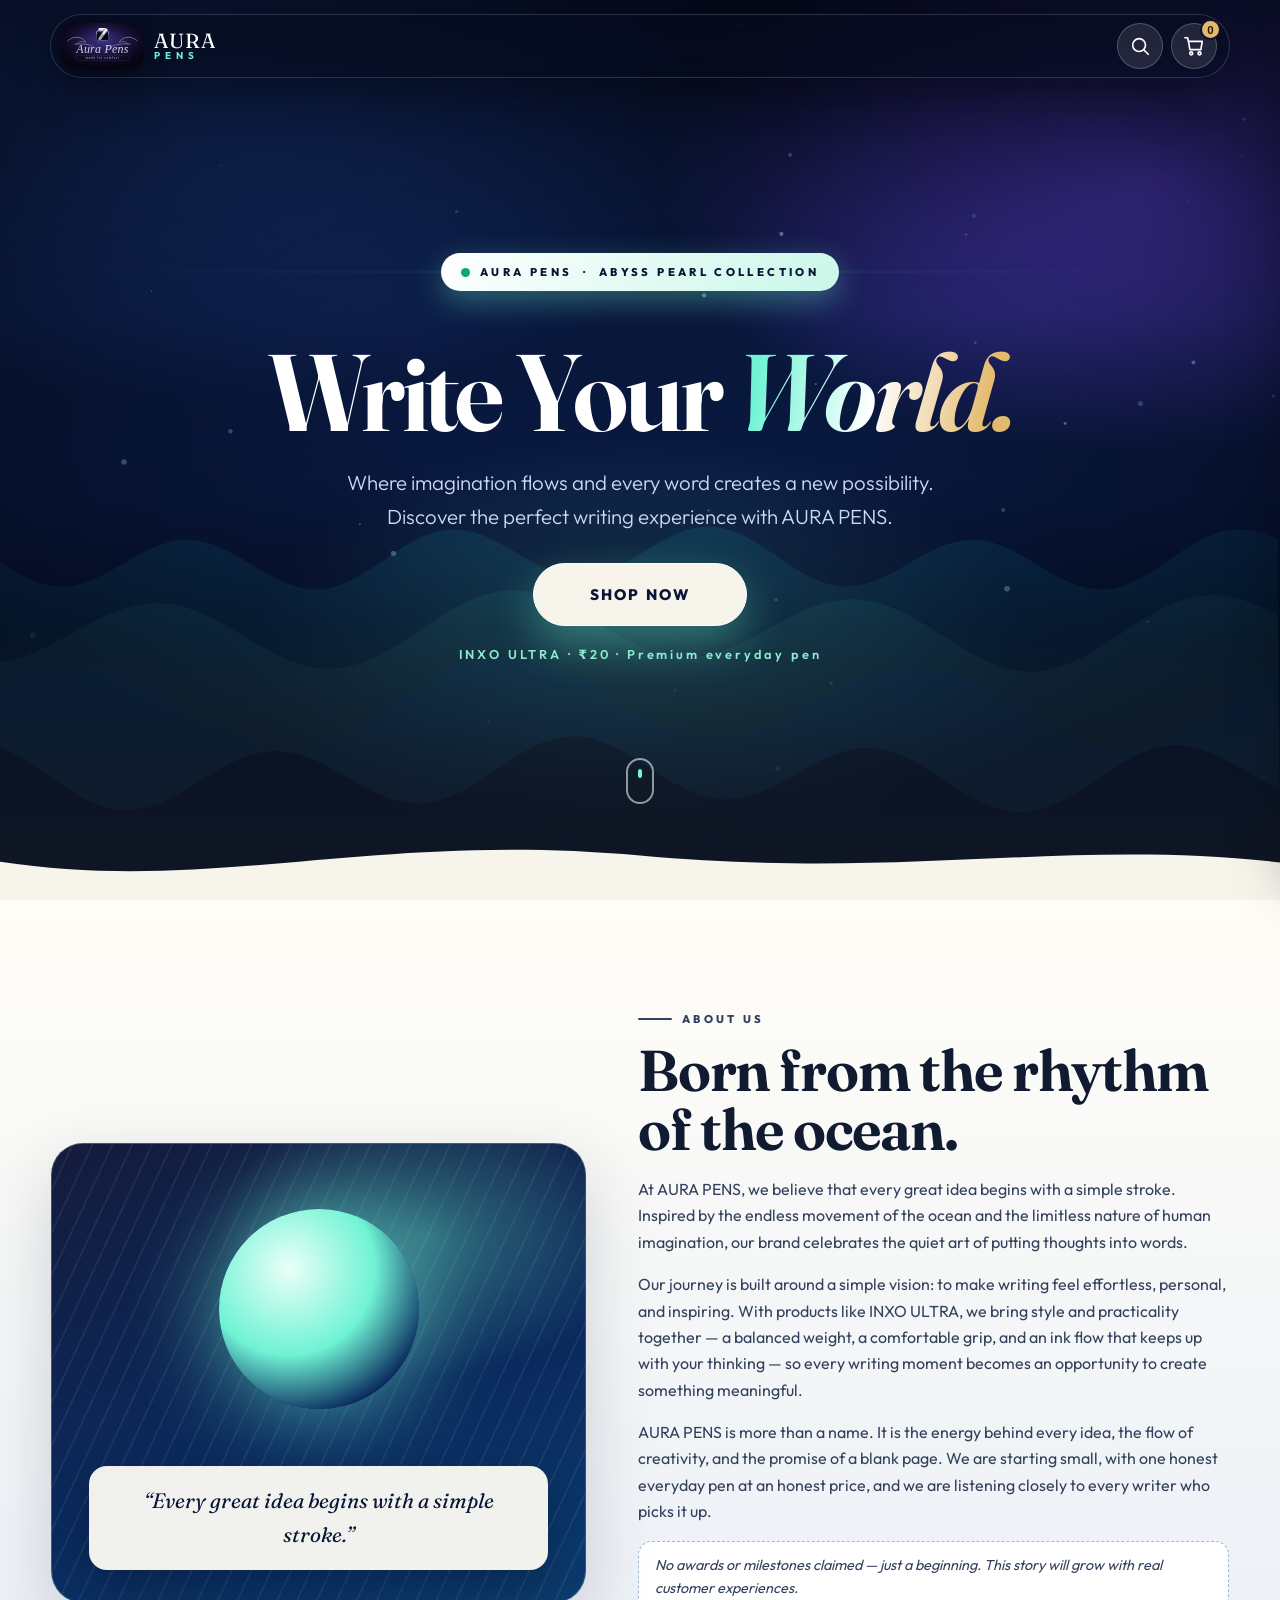
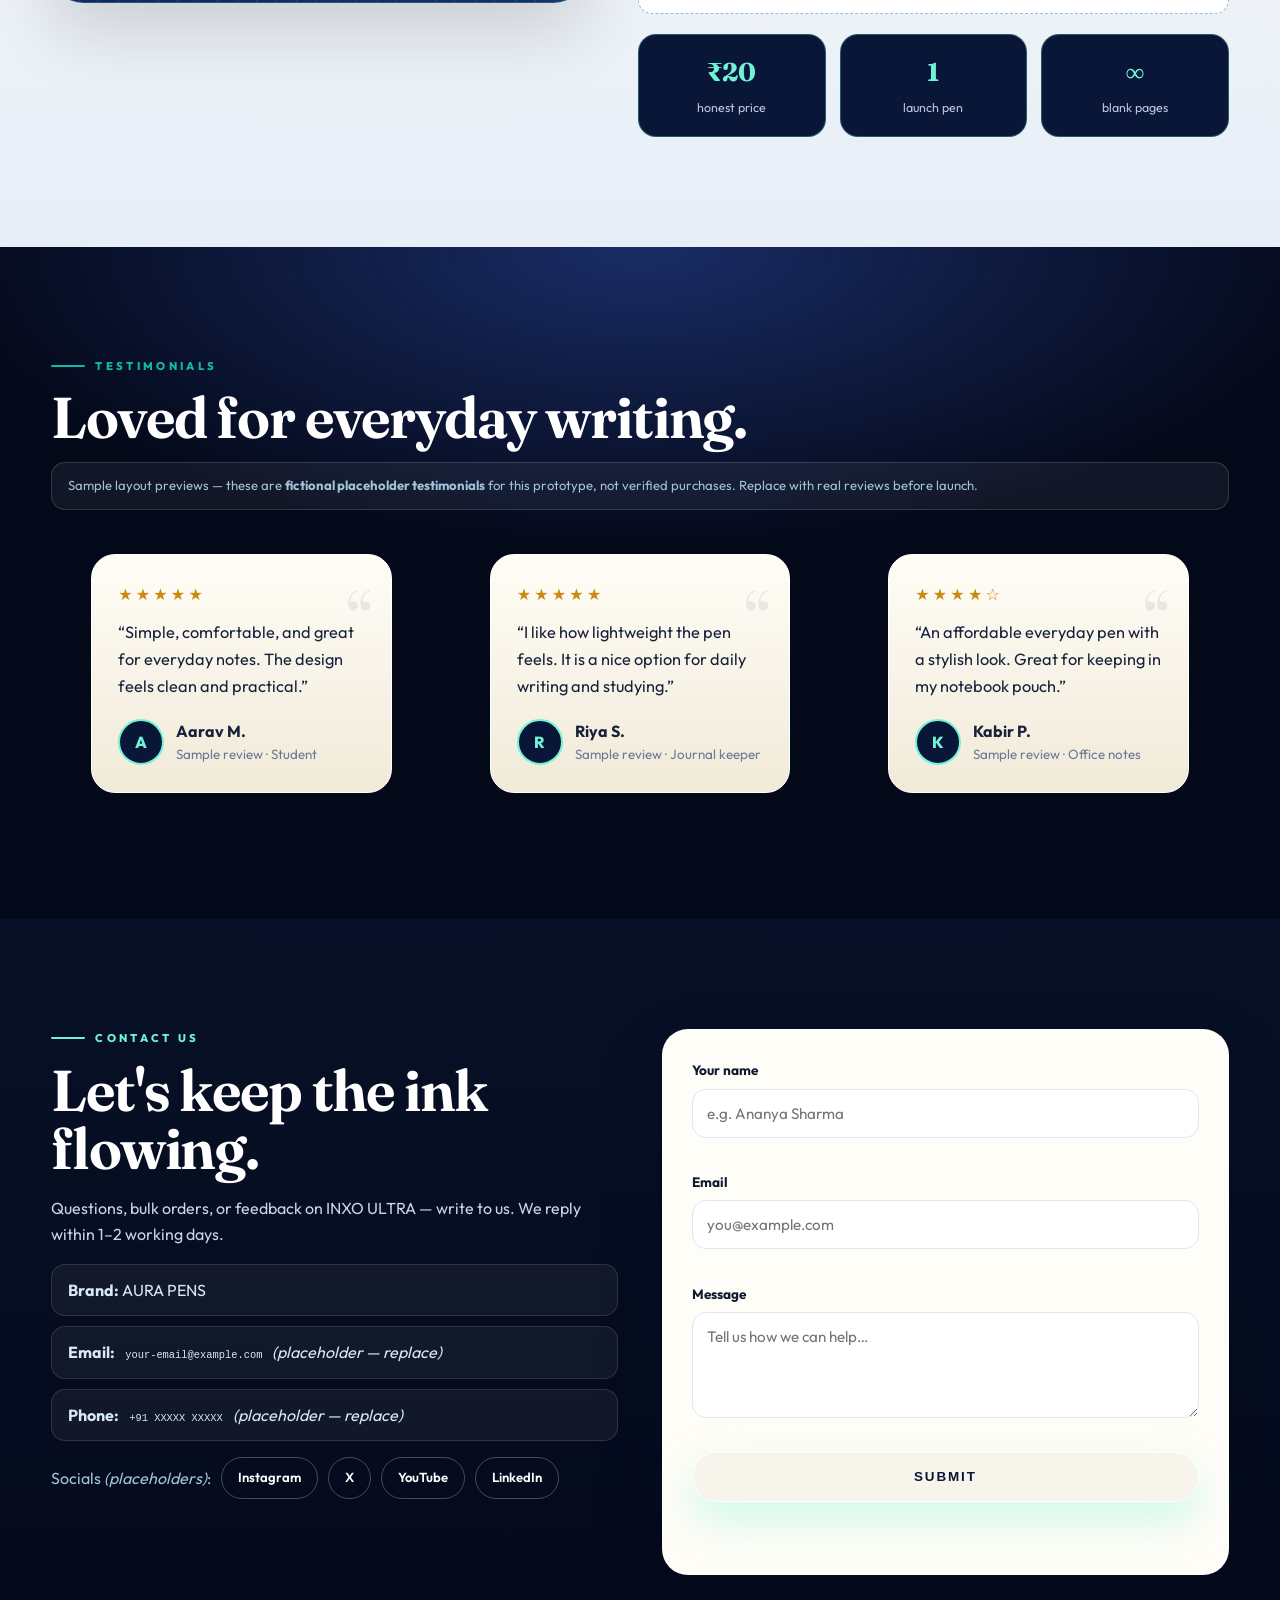
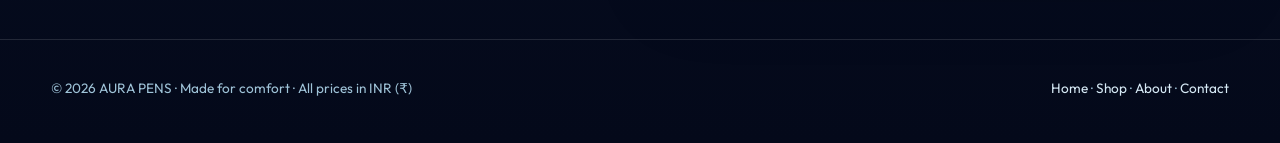
==== index.html @ 9add932c "Add files via upload" ====
<!DOCTYPE html>
<html lang="en">
<head>
<meta charset="UTF-8" />
<meta name="viewport" content="width=device-width, initial-scale=1.0" />
<title>AURA PENS — Write Your World | INXO ULTRA ₹20</title>
<meta name="description" content="AURA PENS — Write Your World. Discover INXO ULTRA, a premium everyday pen at ₹20. Where imagination flows and every word creates a new possibility." />
<meta name="theme-color" content="#021a3a" />
<link rel="preconnect" href="https://fonts.googleapis.com" />
<link rel="preconnect" href="https://fonts.gstatic.com" crossorigin />
<link href="https://fonts.googleapis.com/css2?family=Fraunces:ital,opsz,wght@0,9..144,500;0,9..144,650;0,9..144,750;1,9..144,500;1,9..144,650&family=Outfit:wght@300;400;500;600;700;800&display=swap" rel="stylesheet" />
<link rel="stylesheet" href="styles.css" />
<link rel="icon" href="assets/logo.svg" type="image/svg+xml" />
</head>
<body>
<a class="skip-link" href="shop.html">Skip to shop</a>

<!-- ===== HEADER ===== -->
<header class="site-header" id="siteHeader">
  <div class="header-inner">
    <a href="index.html" class="logo-link" aria-label="AURA PENS — home">
      <img src="assets/logo.svg" alt="AURA PENS — made for comfort" class="logo-img" id="logoImg" width="180" height="100" />
      <span class="logo-word">AURA<em>PENS</em></span>
    </a>
    <div class="header-actions">
      <button class="icon-btn" id="searchToggle" aria-label="Open search" aria-expanded="false" aria-controls="searchPanel">
        <svg viewBox="0 0 24 24" width="22" height="22" fill="none" stroke="currentColor" stroke-width="1.8" stroke-linecap="round"><circle cx="11" cy="11" r="7"/><path d="M21 21l-4.3-4.3"/></svg>
      </button>
      <button class="icon-btn cart-btn" id="cartToggle" aria-label="Open cart">
        <svg viewBox="0 0 24 24" width="22" height="22" fill="none" stroke="currentColor" stroke-width="1.8" stroke-linecap="round" stroke-linejoin="round"><path d="M6 7h15l-1.5 9h-12z"/><path d="M6 7l-1-4H2"/><circle cx="9" cy="20" r="1.6"/><circle cx="18" cy="20" r="1.6"/></svg>
        <span class="cart-count" id="cartCount">0</span>
      </button>
    </div>
  </div>
  <!-- Search panel -->
  <div class="search-panel" id="searchPanel" aria-hidden="true">
    <div class="search-inner">
      <svg viewBox="0 0 24 24" width="20" height="20" fill="none" stroke="currentColor" stroke-width="1.8" stroke-linecap="round"><circle cx="11" cy="11" r="7"/><path d="M21 21l-4.3-4.3"/></svg>
      <input type="search" id="searchInput" placeholder="Search INXO ULTRA, pen…" autocomplete="off" aria-label="Search products" />
      <button class="clear-btn" id="searchClear" aria-label="Clear search" hidden>✕</button>
    </div>
    <div class="search-results" id="searchResults" role="listbox" aria-label="Search results"></div>
  </div>
</header>

<main>
<!-- ===== HERO (page 1: home — no product card here) ===== -->
<section class="hero" id="home">
  <canvas id="oceanCanvas" aria-hidden="true"></canvas>
  <div class="hero-glow" aria-hidden="true"></div>
  <div class="hero-mist" aria-hidden="true"></div>
  <div class="hero-overlay" aria-hidden="true"></div>
  <div class="hero-content">
    <p class="hero-eyebrow reveal"><span class="pulse-dot"></span>AURA PENS &nbsp;·&nbsp; ABYSS PEARL COLLECTION</p>
    <h1 class="hero-title reveal">Write Your <em>World.</em></h1>
    <p class="hero-sub reveal">Where imagination flows and every word creates a new possibility. Discover the perfect writing experience with AURA PENS.</p>
    <a href="shop.html" class="btn btn-aqua btn-lg reveal" id="shopNowBtn">SHOP NOW</a>
    <p class="hero-hint reveal">INXO ULTRA · ₹20 · Premium everyday pen</p>
  </div>
  <a href="shop.html" class="scroll-cue" aria-label="Go to shop"><span></span></a>
  <svg class="hero-divider" viewBox="0 0 1440 120" preserveAspectRatio="none" aria-hidden="true"><path d="M0,64 C240,110 420,20 720,55 C1020,90 1200,30 1440,65 L1440,120 L0,120 Z"/></svg>
</section>

<!-- ===== ABOUT ===== -->
<section class="section about" id="about">
  <div class="container about-grid">
    <div class="about-visual reveal" aria-hidden="true">
      <div class="about-orb"></div>
      <div class="about-card-float">“Every great idea begins with a simple stroke.”</div>
    </div>
    <div class="about-text">
      <p class="eyebrow reveal">ABOUT US</p>
      <h2 class="section-title reveal">Born from the rhythm of the ocean.</h2>
      <div class="reveal">
        <p>At AURA PENS, we believe that every great idea begins with a simple stroke. Inspired by the endless movement of the ocean and the limitless nature of human imagination, our brand celebrates the quiet art of putting thoughts into words.</p>
        <p>Our journey is built around a simple vision: to make writing feel effortless, personal, and inspiring. With products like INXO ULTRA, we bring style and practicality together — a balanced weight, a comfortable grip, and an ink flow that keeps up with your thinking — so every writing moment becomes an opportunity to create something meaningful.</p>
        <p>AURA PENS is more than a name. It is the energy behind every idea, the flow of creativity, and the promise of a blank page. We are starting small, with one honest everyday pen at an honest price, and we are listening closely to every writer who picks it up.</p>
        <p class="about-note"><em>No awards or milestones claimed — just a beginning. This story will grow with real customer experiences.</em></p>
      </div>
      <div class="about-stats reveal">
        <div><strong>₹20</strong><span>honest price</span></div>
        <div><strong>1</strong><span>launch pen</span></div>
        <div><strong>∞</strong><span>blank pages</span></div>
      </div>
    </div>
  </div>
</section>

<!-- ===== TESTIMONIALS ===== -->
<section class="section testimonials" id="testimonials">
  <div class="container">
    <p class="eyebrow reveal">TESTIMONIALS</p>
    <h2 class="section-title reveal">Loved for everyday writing.</h2>
    <p class="sample-disclaimer reveal">Sample layout previews — these are <strong>fictional placeholder testimonials</strong> for this prototype, not verified purchases. Replace with real reviews before launch.</p>
    <div class="t-grid" id="tGrid">
      <figure class="t-card reveal">
        <div class="stars">★★★★★</div>
        <blockquote>“Simple, comfortable, and great for everyday notes. The design feels clean and practical.”</blockquote>
        <figcaption><span class="avatar">A</span><div><strong>Aarav M.</strong><small>Sample review · Student</small></div></figcaption>
      </figure>
      <figure class="t-card reveal">
        <div class="stars">★★★★★</div>
        <blockquote>“I like how lightweight the pen feels. It is a nice option for daily writing and studying.”</blockquote>
        <figcaption><span class="avatar">R</span><div><strong>Riya S.</strong><small>Sample review · Journal keeper</small></div></figcaption>
      </figure>
      <figure class="t-card reveal">
        <div class="stars">★★★★☆</div>
        <blockquote>“An affordable everyday pen with a stylish look. Great for keeping in my notebook pouch.”</blockquote>
        <figcaption><span class="avatar">K</span><div><strong>Kabir P.</strong><small>Sample review · Office notes</small></div></figcaption>
      </figure>
    </div>
  </div>
</section>

<!-- ===== CONTACT ===== -->
<section class="section contact" id="contact">
  <div class="container contact-grid">
    <div class="contact-info reveal">
      <p class="eyebrow eyebrow-light">CONTACT US</p>
      <h2 class="section-title light">Let's keep the ink flowing.</h2>
      <p class="contact-lead">Questions, bulk orders, or feedback on INXO ULTRA — write to us. We reply within 1–2 working days.</p>
      <ul class="contact-lines">
        <li><strong>Brand:</strong> AURA PENS</li>
        <li><strong>Email:</strong> <code>your-email@example.com</code> <em>(placeholder — replace)</em></li>
        <li><strong>Phone:</strong> <code>+91 XXXXX XXXXX</code> <em>(placeholder — replace)</em></li>
      </ul>
      <div class="socials">
        <span>Socials <em>(placeholders)</em>:</span>
        <a href="#" data-placeholder="Instagram URL" aria-label="Instagram (placeholder)">Instagram</a>
        <a href="#" data-placeholder="X / Twitter URL" aria-label="X Twitter placeholder">X</a>
        <a href="#" data-placeholder="YouTube URL" aria-label="YouTube placeholder">YouTube</a>
        <a href="#" data-placeholder="LinkedIn URL" aria-label="LinkedIn placeholder">LinkedIn</a>
      </div>
    </div>
    <form class="contact-form reveal" id="contactForm" novalidate>
      <label>Your name<input type="text" id="cName" placeholder="e.g. Ananya Sharma" autocomplete="name" required /><small class="err" id="cNameErr"></small></label>
      <label>Email<input type="email" id="cEmail" placeholder="you@example.com" autocomplete="email" required /><small class="err" id="cEmailErr"></small></label>
      <label>Message<textarea id="cMsg" rows="4" placeholder="Tell us how we can help…" required></textarea><small class="err" id="cMsgErr"></small></label>
      <button type="submit" class="btn btn-aqua btn-block" id="contactSubmit">SUBMIT</button>
      <p class="form-msg" id="contactMsg" role="status" aria-live="polite"></p>
    </form>
  </div>
  <footer class="footer">
    <div class="container footer-inner">
      <p>© <span id="year"></span> AURA PENS · Made for comfort · All prices in INR (₹)</p>
      <p class="footer-links"><a href="index.html">Home</a> · <a href="shop.html">Shop</a> · <a href="index.html#about">About</a> · <a href="index.html#contact">Contact</a></p>
    </div>
  </footer>
</section>
</main>

<!-- ===== CART DRAWER ===== -->
<div class="overlay" id="overlay" hidden></div>
<aside class="drawer" id="cartDrawer" aria-hidden="true" aria-label="Shopping cart">
  <div class="drawer-head">
    <h3>Your Cart <span id="drawerCount">(0)</span></h3>
    <button class="icon-btn" id="cartClose" aria-label="Close cart">✕</button>
  </div>
  <div class="drawer-body" id="cartItems"></div>
  <div class="drawer-foot">
    <div class="subtotal"><span>Subtotal</span><strong id="cartSubtotal">₹0</strong></div>
    <p class="demo-note">Demo checkout — no real payment is processed.</p>
    <button class="btn btn-aqua btn-block" id="checkoutBtn">PROCEED TO CHECKOUT</button>
    <button class="btn btn-ghost btn-block" id="continueBtn">Continue shopping</button>
  </div>
</aside>

<!-- ===== CHECKOUT MODAL ===== -->
<div class="modal" id="checkoutModal" aria-hidden="true" role="dialog" aria-modal="true" aria-label="Checkout">
  <div class="modal-card">
    <div class="drawer-head">
      <h3>Checkout <em class="demo-pill">DEMO</em></h3>
      <button class="icon-btn" id="checkoutClose" aria-label="Close checkout">✕</button>
    </div>
    <p class="demo-note">Demo checkout — no real payment or order is processed. Connect a payment gateway + backend later (see <code>app.js → placeOrder()</code>).</p>
    <div class="order-summary" id="orderSummary"></div>
    <form id="checkoutForm" novalidate>
      <label>Full name<input type="text" id="oName" placeholder="Receiver's full name" autocomplete="name" required /><small class="err" id="oNameErr"></small></label>
      <label>Mobile number<input type="tel" id="oPhone" placeholder="10-digit mobile, e.g. 98765 43210" autocomplete="tel" inputmode="numeric" required /><small class="err" id="oPhoneErr"></small></label>
      <label>Delivery address<textarea id="oAddress" rows="3" placeholder="House no, street, city, state, PIN" autocomplete="street-address" required></textarea><small class="err" id="oAddressErr"></small></label>
      <button type="submit" class="btn btn-aqua btn-block" id="placeOrderBtn">CONFIRM ORDER · <span id="orderTotal">₹20</span></button>
      <p class="form-msg" id="checkoutMsg" role="status" aria-live="polite"></p>
    </form>
  </div>
</div>

<div class="toast-wrap" id="toastWrap" aria-live="polite"></div>

<script src="app.js"></script>
</body>
</html>
---- styles.css ----
/* AURA PENS v2 — "Abyss Pearl" editorial luxury. Utility-inspired tokens, glass surfaces, generous whitespace. */
:root{
  --abyss:#04091a; --abyss-2:#0a1638; --ink:#101a30; --body:#3c4a63;
  --muted:#6b7a94; --line:#e5e0d3; --line-cool:#dfe7f2;
  --pearl:#f7f4ec; --paper:#fffdf7; --card:#ffffff;
  --aqua:#6ff3d4; --aqua-deep:#14b8a6; --iris:#7c6cf0; --gold:#e3b96b;
  --navy:#0a2a5e; --ocean:#0e4d8f;
  --r-lg:28px; --r-md:18px;
  --shadow:0 24px 70px rgba(4,9,26,.16);
  --font-body:'Outfit',system-ui,sans-serif; --font-display:'Fraunces',Georgia,serif;
}
*{box-sizing:border-box}
html{scroll-behavior:smooth}
body{margin:0;font-family:var(--font-body);color:var(--ink);background:var(--pearl);line-height:1.65;overflow-x:hidden;-webkit-font-smoothing:antialiased}
img{max-width:100%;height:auto;display:block}
a{color:inherit}
code{background:rgba(10,22,56,.08);padding:1px 7px;border-radius:7px;font-size:.8em}
.skip-link{position:absolute;left:-999px;top:0;background:#111c36;color:#fff;padding:10px 16px;z-index:300;border-radius:0 0 12px 0}
.skip-link:focus{left:0}
.container{width:min(1180px,92%);margin:0 auto}
.section{padding:110px 0}
.eyebrow{display:flex;align-items:center;gap:10px;letter-spacing:.3em;font-size:.7rem;font-weight:800;color:var(--aqua-deep);margin:0 0 14px;text-transform:uppercase}
.eyebrow::before{content:"";width:34px;height:2px;background:currentColor;border-radius:2px}
.eyebrow-light{color:var(--aqua)}
.section-title{font-family:var(--font-display);font-weight:650;font-size:clamp(2.2rem,4.6vw,3.6rem);line-height:1.02;letter-spacing:-.02em;margin:0 0 14px}
.section-title.light{color:#fff}
.section-sub{color:var(--muted);max-width:620px;font-size:1.05rem}

/* Floating pill header — new vs old full bar */
.site-header{position:fixed;top:14px;left:0;right:0;z-index:100;transition:.3s}
.header-inner{width:min(1180px,93%);margin:0 auto;display:flex;align-items:center;justify-content:space-between;gap:12px;padding:8px 8px 8px 10px;border-radius:999px;background:rgba(6,12,30,.55);border:1px solid rgba(255,255,255,.16);backdrop-filter:blur(18px);box-shadow:0 16px 40px rgba(0,0,0,.28)}
.site-header.scrolled .header-inner{background:rgba(6,12,30,.82)}
.logo-link{display:flex;align-items:center;gap:10px;text-decoration:none}
.logo-img{height:46px;width:auto;border-radius:14px;box-shadow:0 6px 20px rgba(0,0,0,.4)}
.logo-word{font-family:var(--font-display);color:#fff;font-size:1.28rem;letter-spacing:.06em;line-height:1}
.logo-word em{display:block;font-style:normal;font-family:var(--font-body);font-size:.62rem;letter-spacing:.5em;color:var(--aqua);font-weight:700}
.header-actions{display:flex;gap:8px;align-items:center;padding-right:4px}
.icon-btn{position:relative;width:46px;height:46px;border-radius:50%;border:1px solid rgba(255,255,255,.22);background:rgba(255,255,255,.1);color:#fff;display:grid;place-items:center;cursor:pointer;transition:.22s}
.icon-btn:hover{background:var(--aqua);color:#06213f;border-color:var(--aqua);transform:translateY(-2px)}
.cart-count{position:absolute;top:-5px;right:-5px;min-width:21px;height:21px;padding:0 5px;border-radius:21px;background:var(--gold);color:#241a05;font-size:.72rem;font-weight:800;display:grid;place-items:center;border:2px solid #0a1430}

/* Search — floating sheet */
.search-panel{max-height:0;overflow:hidden;transition:max-height .45s cubic-bezier(.2,.8,.2,1)}
.search-panel.open{max-height:460px}
.search-inner{width:min(720px,92%);margin:12px auto 10px;display:flex;align-items:center;gap:10px;background:#fff;border-radius:999px;padding:8px 8px 8px 18px;color:var(--navy);box-shadow:var(--shadow);border:1px solid #fff}
.search-inner input{flex:1;border:0;outline:0;font-size:1rem;font-family:inherit;background:transparent}
.clear-btn{border:0;background:#0a1638;color:#fff;border-radius:999px;padding:9px 14px;cursor:pointer;font-weight:700}
.search-results{width:min(720px,92%);margin:0 auto 14px;display:grid;gap:8px}
.sr-item{display:flex;gap:12px;align-items:center;background:rgba(255,255,255,.97);border-radius:16px;padding:10px 12px;cursor:pointer;text-align:left;border:1px solid rgba(255,255,255,.7);width:100%;transition:.2s;box-shadow:0 12px 30px rgba(0,0,0,.25)}
.sr-item:hover{transform:translateY(-2px);border-color:var(--aqua)}
.sr-item img{width:54px;height:54px;object-fit:cover;border-radius:12px;background:#e8f1f8}
.sr-empty{background:rgba(255,255,255,.1);color:#dff3ff;border:1px dashed rgba(255,255,255,.4);border-radius:14px;padding:16px;text-align:center;backdrop-filter:blur(6px)}

/* Hero v2 — editorial centered, aurora blobs + grain */
.hero{position:relative;min-height:100svh;display:grid;place-items:center;overflow:hidden;background:radial-gradient(1000px 520px at 15% 10%,#1b3f8f 0%,transparent 60%),radial-gradient(900px 500px at 90% 20%,#5b3fd4 0%,transparent 55%),linear-gradient(180deg,#060d24 0%,#0a1c48 55%,#04091a 100%);color:#fff;text-align:center;padding:150px 5% 130px}
#oceanCanvas{position:absolute;inset:0;width:100%;height:100%;opacity:.9}
.hero-glow{position:absolute;inset:0;background:radial-gradient(560px 300px at 50% 72%,rgba(111,243,212,.22),transparent 70%);pointer-events:none;animation:glowDrift 8s ease-in-out infinite alternate}
@keyframes glowDrift{to{transform:translateY(-16px) scale(1.05)}}
.hero-mist{position:absolute;inset:auto 0 0 0;height:30%;background:linear-gradient(transparent,rgba(247,244,236,.95));opacity:.28;pointer-events:none}
.hero-overlay{position:absolute;inset:0;background:radial-gradient(800px 400px at 50% 45%,transparent 30%,rgba(3,7,20,.55) 100%),linear-gradient(180deg,rgba(3,7,20,.5),transparent 35%,rgba(3,7,20,.6));pointer-events:none}
.hero-content{position:relative;z-index:2;max-width:860px}
.hero-eyebrow{display:inline-flex;align-items:center;gap:10px;letter-spacing:.3em;font-size:.7rem;font-weight:800;color:#0a1638;background:linear-gradient(135deg,#fff,#c9f7e9);padding:10px 20px;border-radius:999px;box-shadow:0 10px 30px rgba(111,243,212,.35)}
.pulse-dot{width:9px;height:9px;border-radius:50%;background:#0ea47f;box-shadow:0 0 0 0 rgba(14,164,127,.6);animation:pulse 1.8s infinite}
@keyframes pulse{70%{box-shadow:0 0 0 12px rgba(14,164,127,0)}100%{box-shadow:0 0 0 0 rgba(14,164,127,0)}}
.hero-title{font-family:var(--font-display);font-weight:650;font-size:clamp(3.2rem,9.5vw,6.8rem);margin:.35em 0 .2em;line-height:.95;letter-spacing:-.03em;text-wrap:balance}
.hero-title em{font-style:italic;background:linear-gradient(100deg,var(--aqua) 10%,#fff 50%,var(--gold) 90%);-webkit-background-clip:text;background-clip:text;color:transparent}
.hero-sub{font-size:clamp(1.02rem,2.2vw,1.28rem);color:#cdd9f2;max-width:640px;margin:0 auto 30px;font-weight:300}
.btn{position:relative;overflow:hidden;display:inline-flex;align-items:center;justify-content:center;gap:10px;border-radius:999px;padding:15px 36px;font-weight:800;letter-spacing:.14em;font-size:.84rem;border:1px solid transparent;cursor:pointer;text-decoration:none;transition:transform .22s,box-shadow .22s;min-height:50px}
.btn-lg{padding:18px 56px;font-size:.95rem}
.btn-aqua{background:#f7f4ec;color:#0a1638;box-shadow:0 18px 44px rgba(111,243,212,.35);border-color:#fff}
.btn-aqua::after{content:"";position:absolute;top:0;left:-70%;width:50%;height:100%;background:linear-gradient(100deg,transparent,rgba(111,243,212,.7),transparent);transform:skewX(-20deg);transition:left .5s}
.btn-aqua:hover{transform:translateY(-3px)}
.btn-aqua:hover::after{left:130%}
.btn-outline{background:transparent;border-color:#0a2a5e;color:#0a2a5e}
.btn-outline:hover{background:#0a2a5e;color:#fff;transform:translateY(-2px)}
.btn-ghost{background:transparent;border-color:var(--line-cool);color:var(--ink)}
.btn-block{width:100%}
.hero-hint{margin-top:18px;color:#8fe9cf;font-size:.8rem;letter-spacing:.22em;font-weight:600}
.scroll-cue{position:absolute;left:50%;bottom:96px;transform:translateX(-50%);z-index:2;width:28px;height:46px;border:2px solid rgba(255,255,255,.55);border-radius:20px;display:flex;justify-content:center;padding-top:9px}
.scroll-cue span{width:4px;height:9px;border-radius:4px;background:var(--aqua);animation:cue 1.6s infinite}
@keyframes cue{0%{transform:translateY(0);opacity:1}70%{transform:translateY(14px);opacity:0}100%{opacity:0}}
.hero-divider{position:absolute;left:0;right:0;bottom:-1px;width:100%;height:84px;fill:var(--pearl);z-index:1}

/* Shop v2 — gallery + editorial info */
.shop{background:var(--pearl)}
.product-grid{margin-top:36px}
.product-card{display:grid;grid-template-columns:1.05fr 1fr;background:var(--card);border-radius:32px;overflow:hidden;box-shadow:var(--shadow);border:1px solid #ece5d2;transition:transform .3s}
.product-card:hover{transform:translateY(-5px)}
.product-media{position:relative;background:radial-gradient(500px 340px at 50% 30%,#bdf7e6 0%,#e9efe9 55%,#ddd5c2 100%);display:flex;flex-direction:column;align-items:center;justify-content:center;min-height:480px;overflow:hidden;padding:46px 30px 30px}
.product-media img{width:min(82%,420px);aspect-ratio:1;object-fit:cover;border-radius:26px;position:relative;z-index:1;filter:drop-shadow(0 30px 40px rgba(10,30,70,.3));background:#e9e7e2;transition:transform .4s}
.product-card:hover .product-media img{transform:rotate(-1.5deg) scale(1.02)}
.product-fallback-pen{display:none}
.badge{position:absolute;top:20px;left:20px;z-index:2;background:#0a1638;color:var(--aqua);font-size:.66rem;font-weight:800;letter-spacing:.2em;padding:10px 16px;border-radius:999px;border:1px solid rgba(111,243,212,.4)}
.shine{position:absolute;inset:0;background:linear-gradient(115deg,transparent 42%,rgba(255,255,255,.65) 50%,transparent 58%);transform:translateX(-85%);animation:shine 5.5s infinite;pointer-events:none}
@keyframes shine{0%{transform:translateX(-85%)}55%,100%{transform:translateX(85%)}}
.media-caption{position:relative;z-index:1;margin-top:18px;background:rgba(255,255,255,.85);border:1px solid #fff;border-radius:16px;padding:10px 20px;text-align:center;backdrop-filter:blur(6px)}
.media-caption strong{display:block;color:#0a1638;letter-spacing:.08em}
.media-caption span{font-size:.82rem;color:var(--muted)}
.product-info{padding:clamp(26px,4vw,50px);background:linear-gradient(180deg,#fffdf7,#fff)}
.p-cat{margin:0;color:var(--aqua-deep);font-weight:800;letter-spacing:.26em;font-size:.68rem;text-transform:uppercase}
.p-name{font-family:var(--font-display);font-size:clamp(2.4rem,4vw,3.4rem);margin:8px 0 4px;letter-spacing:-.02em}
.p-rating{color:#d99a1f;letter-spacing:.12em}.p-rating span{color:var(--muted);font-size:.85rem}
.p-price{font-size:2.1rem;font-weight:800;color:#0a1638;margin:12px 0;font-family:var(--font-display)}
.p-price small{font-size:.85rem;color:var(--muted);font-weight:600;font-family:var(--font-body)}
.p-desc{color:#33415c;background:#eef7f3;border:1px solid #cde9dd;border-left:5px solid var(--aqua-deep);padding:16px 18px;border-radius:0 18px 18px 0;font-size:1.02rem}
.qty-row{display:flex;align-items:center;gap:16px;flex-wrap:wrap;margin:22px 0;background:#f7f4ec;border:1px solid var(--line);border-radius:18px;padding:14px 16px}
.qty-row label{font-weight:800;font-size:.76rem;letter-spacing:.16em}
.qty-selector{display:flex;align-items:center;background:#fff;border:1.5px solid #0a1638;border-radius:999px;overflow:hidden}
.qty-selector button{width:48px;height:48px;border:0;background:transparent;font-size:1.4rem;cursor:pointer;color:#0a1638;font-weight:800}
.qty-selector button:hover{background:#0a1638;color:var(--aqua)}
.qty-selector span{min-width:54px;text-align:center;font-weight:800;font-size:1.2rem}
.p-total{margin:0 0 0 auto;color:#0a1638}.p-total strong{font-size:1.4rem;font-family:var(--font-display)}
.p-actions{display:grid;grid-template-columns:1fr 1fr;gap:12px;margin:6px 0 18px}
.p-details{border-top:1px solid var(--line-cool);padding-top:14px;color:#33415c}
.p-details summary{cursor:pointer;font-weight:800;color:#0a1638;font-size:1rem}
.replace-note{font-size:.8rem;color:var(--muted)}

/* Sub-pages: breadcrumb, shop listing tile, footers */
.shop-page{padding-top:150px}
.breadcrumb{color:var(--muted);font-size:.9rem;margin:0 0 8px}
.breadcrumb a{color:var(--aqua-deep);font-weight:700;text-decoration:none}
.shop-grid{margin-top:30px;display:grid;grid-template-columns:repeat(auto-fill,minmax(300px,420px));gap:20px;justify-content:start}
.shop-tile{display:grid;background:var(--card);border-radius:26px;overflow:hidden;border:1px solid #ece5d2;box-shadow:var(--shadow);text-decoration:none;transition:transform .25s,box-shadow .25s;max-width:440px}
.shop-tile:hover{transform:translateY(-6px);box-shadow:0 30px 70px rgba(4,9,26,.22)}
.tile-media{position:relative;background:radial-gradient(420px 280px at 50% 30%,#f4f1e8,#ddd5c2);display:grid;place-items:center;min-height:340px;overflow:hidden;padding:40px 24px 24px}
.tile-media img{width:min(84%,360px);aspect-ratio:1;object-fit:cover;border-radius:22px;filter:drop-shadow(0 24px 34px rgba(10,30,70,.3));background:#e9e7e2}
.tile-info{display:grid;gap:4px;padding:22px 24px 26px}
.tile-name{font-family:var(--font-display);font-size:1.9rem;color:#0a1638;letter-spacing:-.01em}
.tile-price{font-size:1.4rem;font-weight:800;color:#0a1638}
.tile-price small{font-size:.82rem;color:var(--muted);font-weight:600}
.tile-cta{margin-top:10px;display:inline-block;background:#0a1638;color:var(--aqua);font-weight:800;letter-spacing:.14em;font-size:.78rem;padding:12px 22px;border-radius:999px;width:fit-content}
.shop-tile:hover .tile-cta{background:var(--aqua);color:#06213f}
.back-link{color:var(--aqua-deep);font-weight:700;text-decoration:none}
.footer-page{background:#04091a}
@media(max-width:920px){.shop-page{padding-top:130px}}

/* About v2 */
.about{background:linear-gradient(180deg,#fffdf7,#e7eef7);position:relative;overflow:hidden}
.about-grid{display:grid;grid-template-columns:.95fr 1.05fr;gap:52px;align-items:center}
.about-visual{position:relative;min-height:460px;border-radius:32px;background:linear-gradient(160deg,#141b3d,#0a2a5e 60%,#0b3b6e);overflow:hidden;box-shadow:var(--shadow);border:1px solid rgba(255,255,255,.2)}
.about-visual::before{content:"";position:absolute;inset:0;background:radial-gradient(300px 200px at 70% 20%,rgba(111,243,212,.35),transparent 70%),repeating-linear-gradient(115deg,rgba(255,255,255,.06) 0 2px,transparent 2px 18px)}
.about-orb{position:absolute;width:200px;height:200px;left:50%;top:36%;transform:translate(-50%,-50%);border-radius:50%;background:radial-gradient(circle at 35% 30%,#eafff8,#6ff3d4 45%,#0a2a5e 78%);box-shadow:0 0 90px rgba(111,243,212,.65);animation:float 5s ease-in-out infinite}
@keyframes float{50%{transform:translate(-50%,-58%)}}
.about-card-float{position:absolute;left:7%;right:7%;bottom:7%;background:rgba(255,253,247,.94);border-radius:18px;padding:18px;font-family:var(--font-display);font-style:italic;font-size:1.3rem;color:#0a1638;text-align:center;box-shadow:0 16px 40px rgba(0,0,0,.25)}
.about-text p{color:#33415c}
.about-note{font-size:.9rem;background:#fff;border:1px dashed #9db8d1;padding:12px 16px;border-radius:14px}
.about-stats{display:flex;gap:14px;margin-top:20px;flex-wrap:wrap}
.about-stats div{flex:1;min-width:120px;background:#0a1638;color:#fff;border-radius:18px;padding:16px;text-align:center;border:1px solid rgba(111,243,212,.3)}
.about-stats strong{display:block;font-size:1.6rem;color:var(--aqua);font-family:var(--font-display)}
.about-stats span{font-size:.78rem;color:#b9c6de}

/* Testimonials v2 — pearl cards on abyss */
.testimonials{background:radial-gradient(700px 300px at 50% 0%,#1a2c66,transparent),var(--abyss);color:#eaf6ff}
.testimonials .section-title{color:#fff}
.sample-disclaimer{font-size:.82rem;color:#9fc3d8;background:rgba(255,255,255,.06);border:1px solid rgba(255,255,255,.14);padding:12px 16px;border-radius:14px}
.t-grid{display:grid;grid-template-columns:repeat(3,1fr);gap:18px;margin-top:28px}
.t-card{background:linear-gradient(180deg,#fffdf7,#f1ead9);color:#16213a;border-radius:24px;padding:26px;border:1px solid #fff;transition:.25s;position:relative;overflow:hidden}
.t-card::before{content:"“";position:absolute;top:2px;right:18px;font-family:var(--font-display);font-size:5rem;color:rgba(10,22,56,.08)}
.t-card:hover{transform:translateY(-7px) rotate(-.4deg)}
.stars{color:#c98a12;letter-spacing:.2em}
.t-card blockquote{margin:12px 0 18px;font-size:1.02rem}
.t-card figcaption{display:flex;gap:12px;align-items:center}
.avatar{width:46px;height:46px;border-radius:50%;background:#0a1638;color:var(--aqua);display:grid;place-items:center;font-weight:800;border:2px solid var(--aqua)}
.t-card small{display:block;color:var(--muted)}

/* Contact v2 */
.contact{background:linear-gradient(180deg,#071026,#04091a);color:#fff;padding-bottom:0}
.contact-grid{display:grid;grid-template-columns:1fr 1fr;gap:44px;padding-bottom:64px;align-items:start}
.contact-lead{color:#c6d5ee}
.contact-lines{list-style:none;padding:0;display:grid;gap:10px;color:#d6e9f5}
.contact-lines li{background:rgba(255,255,255,.05);border:1px solid rgba(255,255,255,.12);padding:12px 16px;border-radius:14px}
.socials{display:flex;gap:10px;flex-wrap:wrap;align-items:center;margin-top:16px;color:#9fc3d8}
.socials a{color:#fff;border:1px solid rgba(255,255,255,.25);padding:9px 16px;border-radius:999px;text-decoration:none;font-size:.82rem;font-weight:600}
.socials a:hover{background:var(--aqua);color:#06213f;border-color:var(--aqua)}
.contact-form{background:var(--paper);color:var(--ink);border-radius:26px;padding:30px;display:grid;gap:14px;box-shadow:var(--shadow)}
.contact-form label,.modal-card label{display:grid;gap:7px;font-weight:700;font-size:.85rem}
.contact-form input,.contact-form textarea,.modal-card input,.modal-card textarea{border:1.5px solid var(--line-cool);border-radius:14px;padding:14px;font-family:inherit;font-size:.95rem;width:100%;background:#fff}
.contact-form input:focus,.contact-form textarea:focus,.modal-card input:focus,.modal-card textarea:focus{outline:2px solid var(--aqua-deep);border-color:var(--aqua-deep)}
.err{color:#dc2626;font-weight:600;min-height:1em;font-size:.78rem}
.form-msg{font-weight:700;font-size:.9rem}
.form-msg.ok{color:#047857}.form-msg.bad{color:#dc2626}
.footer{border-top:1px solid rgba(255,255,255,.12);padding:24px 0 30px;color:#9fc3d8;font-size:.85rem}
.footer-inner{display:flex;justify-content:space-between;gap:12px;flex-wrap:wrap}
.footer-links a{color:#d6e9f5;text-decoration:none}

/* Drawer / modal / toast */
.overlay{position:fixed;inset:0;background:rgba(4,9,26,.6);z-index:150;backdrop-filter:blur(3px)}
.drawer{position:fixed;top:12px;right:12px;bottom:12px;width:min(430px,94vw);background:#fffdf7;z-index:160;display:flex;flex-direction:column;border-radius:26px;transform:translateX(110%);transition:transform .42s cubic-bezier(.2,.8,.2,1);box-shadow:-20px 0 60px rgba(0,0,0,.35);border:1px solid #ece5d2;overflow:hidden}
.drawer.open{transform:none}
.drawer-head{display:flex;align-items:center;justify-content:space-between;padding:18px 20px;border-bottom:1px solid var(--line)}
.drawer-head h3{margin:0;color:#0a1638;font-family:var(--font-display);font-size:1.5rem}
.drawer-head .icon-btn{border-color:var(--line-cool);color:#0a1638;background:#fff}
.drawer-body{flex:1;overflow:auto;padding:16px 20px;display:grid;gap:12px;align-content:start}
.cart-item{display:grid;grid-template-columns:66px 1fr auto;gap:12px;align-items:center;border:1px solid var(--line);border-radius:18px;padding:10px;background:#fff}
.cart-item img{width:66px;height:66px;object-fit:contain;border-radius:12px;background:#efe9dc}
.ci-qty{display:flex;align-items:center;gap:8px;margin-top:8px}
.ci-qty button{width:30px;height:30px;border-radius:50%;border:1px solid var(--line-cool);background:#f2f7fc;cursor:pointer}
.ci-remove{border:0;background:transparent;color:#dc2626;cursor:pointer;font-size:.8rem;margin-top:6px;font-weight:700}
.drawer-foot{padding:18px 20px;border-top:1px solid var(--line);display:grid;gap:10px;background:#fff}
.subtotal{display:flex;justify-content:space-between;font-size:1.15rem;color:#0a1638;font-weight:800}
.demo-note{font-size:.78rem;color:var(--muted);background:#eef7f3;border:1px solid #cde9dd;padding:9px 12px;border-radius:12px;margin:0}
.demo-pill{font-style:normal;font-size:.62rem;background:#0a1638;color:var(--aqua);padding:5px 11px;border-radius:999px;letter-spacing:.14em;vertical-align:middle}
.modal{position:fixed;inset:0;z-index:170;display:none;place-items:center;padding:16px;background:rgba(4,9,26,.62)}
.modal.open{display:grid}
.modal-card{background:#fffdf7;border-radius:26px;width:min(560px,96vw);max-height:92vh;overflow:auto;padding:24px;border:1px solid #ece5d2}
.modal-card .drawer-head{padding:0 0 12px;border:0}
.order-summary{background:#0a1638;color:#e8f0ff;border-radius:16px;padding:16px 18px;margin:12px 0;display:grid;gap:8px}
.toast-wrap{position:fixed;bottom:18px;left:50%;transform:translateX(-50%);z-index:200;display:grid;gap:8px;width:min(430px,92vw)}
.toast{background:#0a1638;color:#fff;padding:14px 17px;border-radius:16px;border:1px solid rgba(111,243,212,.4);border-left:5px solid var(--aqua);box-shadow:0 16px 40px rgba(0,0,0,.35);animation:tin .3s ease}
.toast.error{border-left-color:#f87171}
@keyframes tin{from{transform:translateY(12px);opacity:0}}

/* Reveal */
.reveal{opacity:0;transform:translateY(28px);transition:opacity .7s ease,transform .7s ease}
.reveal.visible{opacity:1;transform:none}

/* Responsive — logo left, search right preserved */
@media(max-width:920px){
  .product-card,.about-grid,.contact-grid{grid-template-columns:1fr}
  .t-grid{grid-template-columns:1fr}
  .product-media{min-height:360px}
  .p-actions{grid-template-columns:1fr}
  .logo-img{height:38px}
  .logo-word{font-size:1.05rem}
  .section{padding:76px 0}
  .scroll-cue{display:none}
  .p-total{margin:0}
}
@media(prefers-reduced-motion:reduce){
  *,*::before,*::after{animation-duration:.001s !important;transition-duration:.001s !important}
  html{scroll-behavior:auto}
  .reveal{opacity:1;transform:none}
}
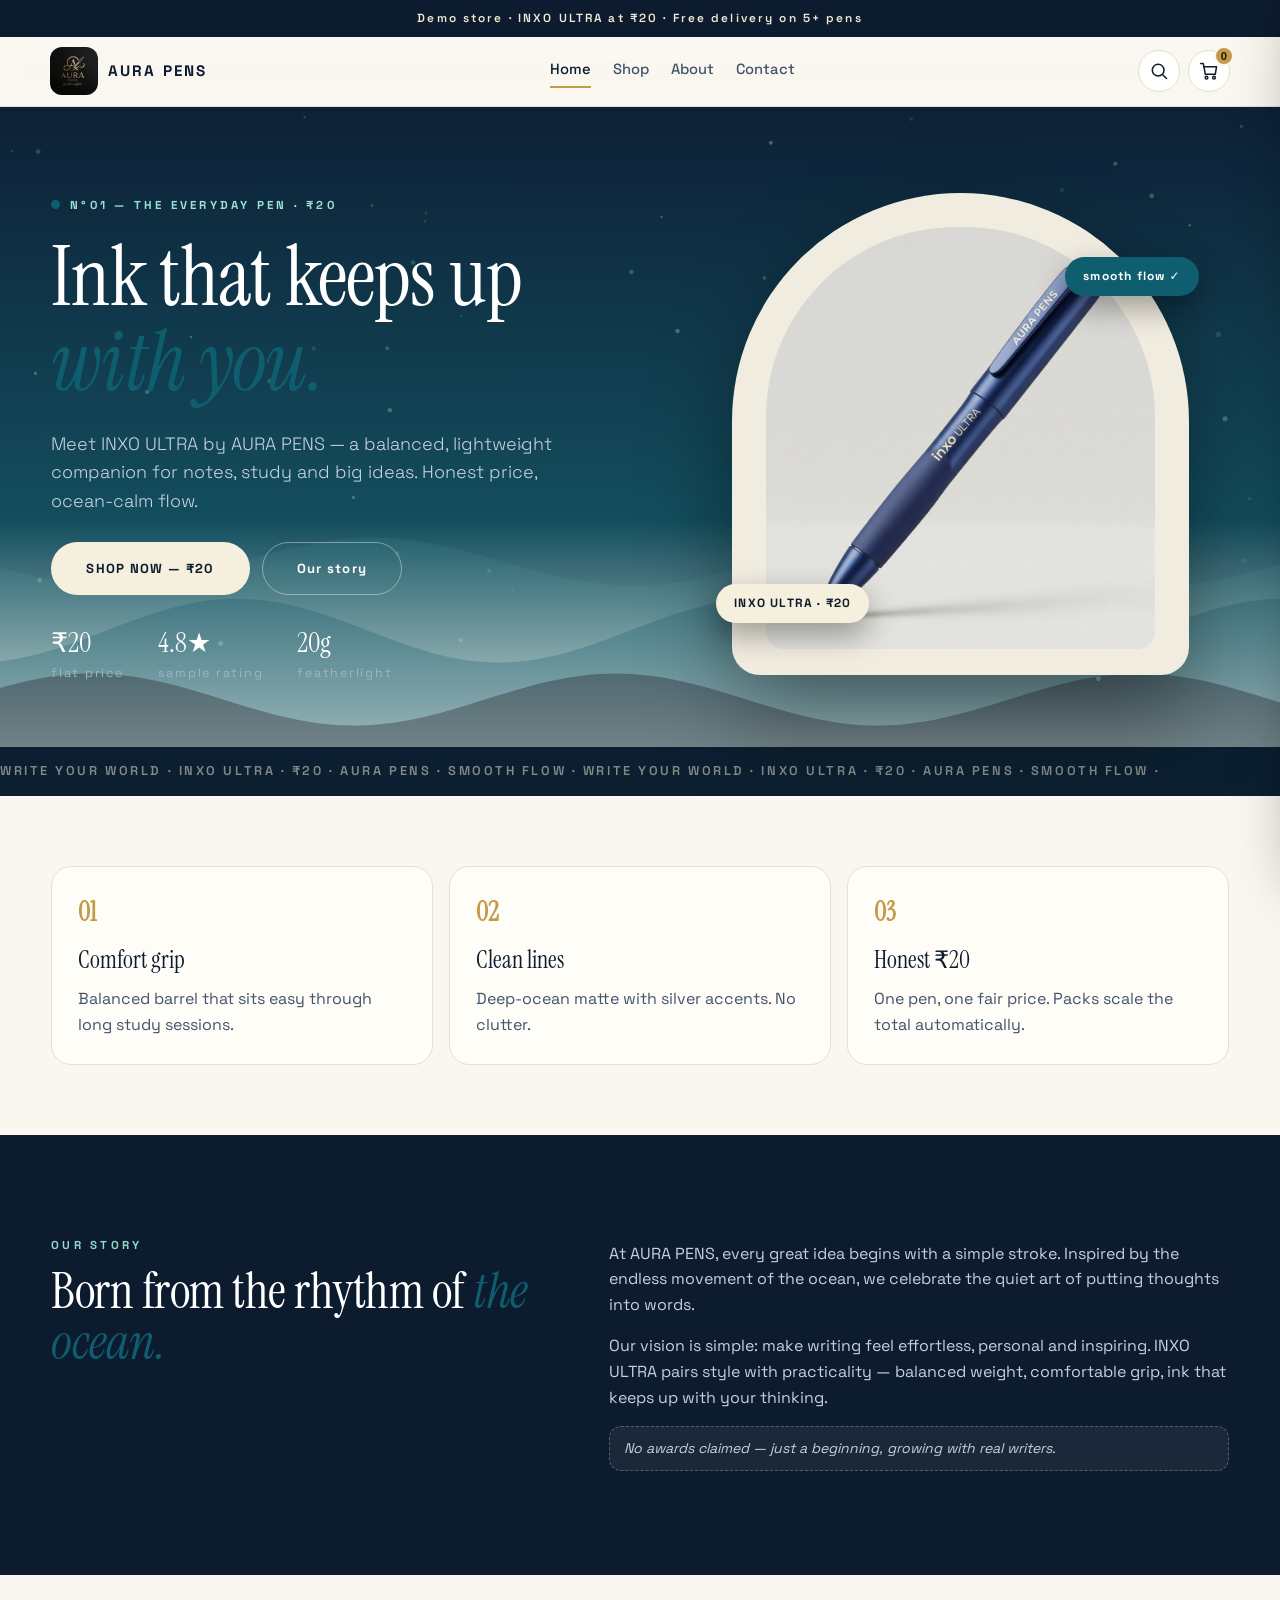
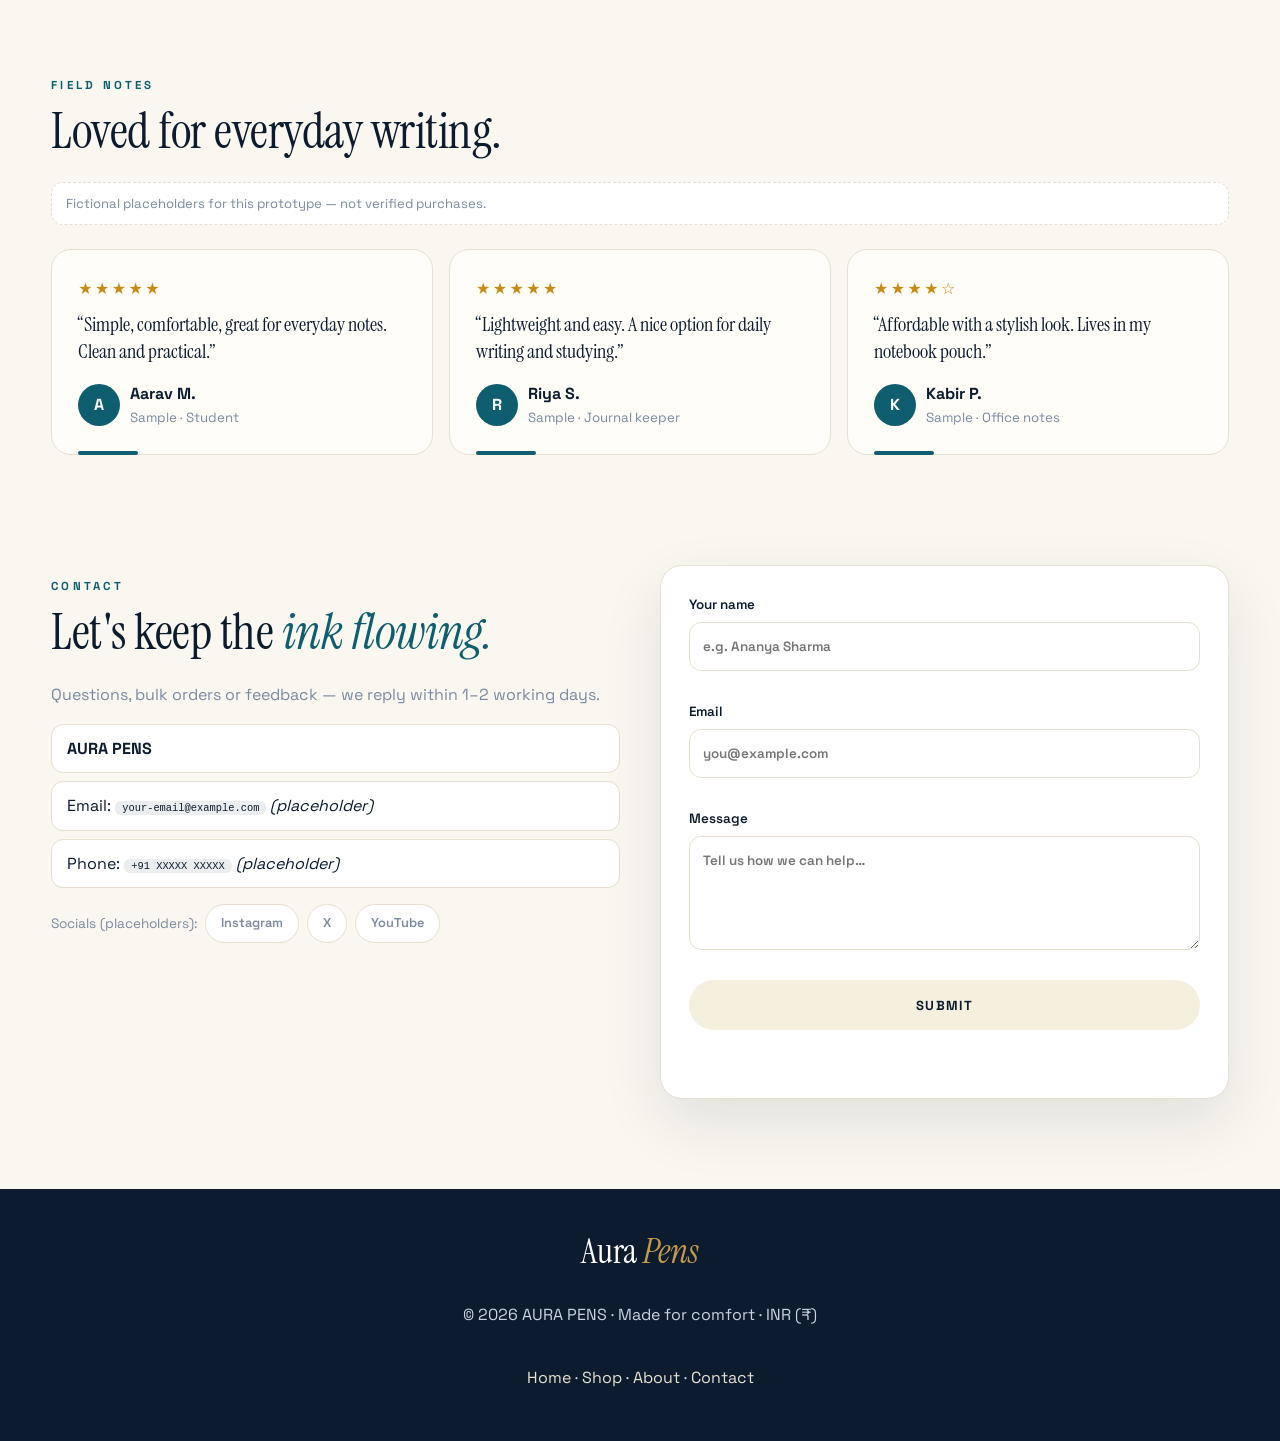
==== commit 366a729d: "Add files via upload" ====
--- a/index.html
+++ b/index.html
@@ -4,188 +4,169 @@
 <meta charset="UTF-8" />
 <meta name="viewport" content="width=device-width, initial-scale=1.0" />
 <title>AURA PENS — Write Your World | INXO ULTRA ₹20</title>
-<meta name="description" content="AURA PENS — Write Your World. Discover INXO ULTRA, a premium everyday pen at ₹20. Where imagination flows and every word creates a new possibility." />
-<meta name="theme-color" content="#021a3a" />
+<meta name="description" content="AURA PENS — Write Your World. INXO ULTRA premium everyday pen at ₹20. Where imagination flows." />
+<meta name="theme-color" content="#0c1b2e" />
 <link rel="preconnect" href="https://fonts.googleapis.com" />
 <link rel="preconnect" href="https://fonts.gstatic.com" crossorigin />
-<link href="https://fonts.googleapis.com/css2?family=Fraunces:ital,opsz,wght@0,9..144,500;0,9..144,650;0,9..144,750;1,9..144,500;1,9..144,650&family=Outfit:wght@300;400;500;600;700;800&display=swap" rel="stylesheet" />
+<link href="https://fonts.googleapis.com/css2?family=Instrument+Serif:ital@0;1&family=Space+Grotesk:wght@300;400;500;600;700&display=swap" rel="stylesheet" />
 <link rel="stylesheet" href="styles.css" />
-<link rel="icon" href="assets/logo.svg" type="image/svg+xml" />
+<link rel="icon" href="assets/logo-new.jpg" type="image/jpeg" />
 </head>
 <body>
 <a class="skip-link" href="shop.html">Skip to shop</a>
+<div class="announce">Demo store · INXO ULTRA at ₹20 · Free delivery on 5+ pens</div>
 
-<!-- ===== HEADER ===== -->
-<header class="site-header" id="siteHeader">
-  <div class="header-inner">
-    <a href="index.html" class="logo-link" aria-label="AURA PENS — home">
-      <img src="assets/logo.svg" alt="AURA PENS — made for comfort" class="logo-img" id="logoImg" width="180" height="100" />
-      <span class="logo-word">AURA<em>PENS</em></span>
+<header class="nav" id="siteHeader">
+  <div class="nav-inner">
+    <a href="index.html" class="brand" aria-label="AURA PENS — home">
+      <img src="assets/logo-new.jpg" alt="AURA PENS — feel the comfort" id="logoImg" width="120" height="120" />
+      <span>AURA PENS</span>
     </a>
-    <div class="header-actions">
-      <button class="icon-btn" id="searchToggle" aria-label="Open search" aria-expanded="false" aria-controls="searchPanel">
-        <svg viewBox="0 0 24 24" width="22" height="22" fill="none" stroke="currentColor" stroke-width="1.8" stroke-linecap="round"><circle cx="11" cy="11" r="7"/><path d="M21 21l-4.3-4.3"/></svg>
+    <nav class="links" aria-label="Primary">
+      <a href="index.html" class="active">Home</a>
+      <a href="shop.html">Shop</a>
+      <a href="index.html#about">About</a>
+      <a href="index.html#contact">Contact</a>
+    </nav>
+    <div class="nav-cta">
+      <button class="iconbtn" id="searchToggle" aria-label="Open search" aria-expanded="false" aria-controls="searchPanel">
+        <svg viewBox="0 0 24 24" width="20" height="20" fill="none" stroke="currentColor" stroke-width="1.8" stroke-linecap="round"><circle cx="11" cy="11" r="7"/><path d="M21 21l-4.3-4.3"/></svg>
       </button>
-      <button class="icon-btn cart-btn" id="cartToggle" aria-label="Open cart">
-        <svg viewBox="0 0 24 24" width="22" height="22" fill="none" stroke="currentColor" stroke-width="1.8" stroke-linecap="round" stroke-linejoin="round"><path d="M6 7h15l-1.5 9h-12z"/><path d="M6 7l-1-4H2"/><circle cx="9" cy="20" r="1.6"/><circle cx="18" cy="20" r="1.6"/></svg>
-        <span class="cart-count" id="cartCount">0</span>
+      <button class="iconbtn" id="cartToggle" aria-label="Open cart">
+        <svg viewBox="0 0 24 24" width="20" height="20" fill="none" stroke="currentColor" stroke-width="1.8" stroke-linecap="round" stroke-linejoin="round"><path d="M6 7h15l-1.5 9h-12z"/><path d="M6 7l-1-4H2"/><circle cx="9" cy="20" r="1.6"/><circle cx="18" cy="20" r="1.6"/></svg>
+        <span class="count" id="cartCount">0</span>
       </button>
     </div>
   </div>
-  <!-- Search panel -->
-  <div class="search-panel" id="searchPanel" aria-hidden="true">
-    <div class="search-inner">
-      <svg viewBox="0 0 24 24" width="20" height="20" fill="none" stroke="currentColor" stroke-width="1.8" stroke-linecap="round"><circle cx="11" cy="11" r="7"/><path d="M21 21l-4.3-4.3"/></svg>
+  <div class="searchpanel" id="searchPanel" aria-hidden="true">
+    <div class="searchbox">
       <input type="search" id="searchInput" placeholder="Search INXO ULTRA, pen…" autocomplete="off" aria-label="Search products" />
-      <button class="clear-btn" id="searchClear" aria-label="Clear search" hidden>✕</button>
+      <button id="searchClear" aria-label="Clear search" hidden>✕</button>
     </div>
-    <div class="search-results" id="searchResults" role="listbox" aria-label="Search results"></div>
+    <div class="searchres" id="searchResults" role="listbox" aria-label="Search results"></div>
   </div>
 </header>
 
 <main>
-<!-- ===== HERO (page 1: home — no product card here) ===== -->
+<!-- HERO — split editorial, pen in arch frame -->
 <section class="hero" id="home">
   <canvas id="oceanCanvas" aria-hidden="true"></canvas>
-  <div class="hero-glow" aria-hidden="true"></div>
-  <div class="hero-mist" aria-hidden="true"></div>
-  <div class="hero-overlay" aria-hidden="true"></div>
-  <div class="hero-content">
-    <p class="hero-eyebrow reveal"><span class="pulse-dot"></span>AURA PENS &nbsp;·&nbsp; ABYSS PEARL COLLECTION</p>
-    <h1 class="hero-title reveal">Write Your <em>World.</em></h1>
-    <p class="hero-sub reveal">Where imagination flows and every word creates a new possibility. Discover the perfect writing experience with AURA PENS.</p>
-    <a href="shop.html" class="btn btn-aqua btn-lg reveal" id="shopNowBtn">SHOP NOW</a>
-    <p class="hero-hint reveal">INXO ULTRA · ₹20 · Premium everyday pen</p>
-  </div>
-  <a href="shop.html" class="scroll-cue" aria-label="Go to shop"><span></span></a>
-  <svg class="hero-divider" viewBox="0 0 1440 120" preserveAspectRatio="none" aria-hidden="true"><path d="M0,64 C240,110 420,20 720,55 C1020,90 1200,30 1440,65 L1440,120 L0,120 Z"/></svg>
-</section>
-
-<!-- ===== ABOUT ===== -->
-<section class="section about" id="about">
-  <div class="container about-grid">
-    <div class="about-visual reveal" aria-hidden="true">
-      <div class="about-orb"></div>
-      <div class="about-card-float">“Every great idea begins with a simple stroke.”</div>
+  <div class="wrap hero-grid">
+    <div class="hero-copy">
+      <p class="kicker reveal"><span class="dot"></span>N°01 — THE EVERYDAY PEN · ₹20</p>
+      <h1 class="reveal">Ink that keeps up <em>with you.</em></h1>
+      <p class="lede reveal">Meet INXO ULTRA by AURA PENS — a balanced, lightweight companion for notes, study and big ideas. Honest price, ocean-calm flow.</p>
+      <div class="hero-row reveal">
+        <a href="shop.html" class="btn solid" id="shopNowBtn">SHOP NOW — ₹20</a>
+        <a href="#about" class="btn ghost">Our story</a>
+      </div>
+      <dl class="hero-meta reveal">
+        <div><dt>₹20</dt><dd>flat price</dd></div>
+        <div><dt>4.8★</dt><dd>sample rating</dd></div>
+        <div><dt>20g</dt><dd>featherlight</dd></div>
+      </dl>
     </div>
-    <div class="about-text">
-      <p class="eyebrow reveal">ABOUT US</p>
-      <h2 class="section-title reveal">Born from the rhythm of the ocean.</h2>
-      <div class="reveal">
-        <p>At AURA PENS, we believe that every great idea begins with a simple stroke. Inspired by the endless movement of the ocean and the limitless nature of human imagination, our brand celebrates the quiet art of putting thoughts into words.</p>
-        <p>Our journey is built around a simple vision: to make writing feel effortless, personal, and inspiring. With products like INXO ULTRA, we bring style and practicality together — a balanced weight, a comfortable grip, and an ink flow that keeps up with your thinking — so every writing moment becomes an opportunity to create something meaningful.</p>
-        <p>AURA PENS is more than a name. It is the energy behind every idea, the flow of creativity, and the promise of a blank page. We are starting small, with one honest everyday pen at an honest price, and we are listening closely to every writer who picks it up.</p>
-        <p class="about-note"><em>No awards or milestones claimed — just a beginning. This story will grow with real customer experiences.</em></p>
-      </div>
-      <div class="about-stats reveal">
-        <div><strong>₹20</strong><span>honest price</span></div>
-        <div><strong>1</strong><span>launch pen</span></div>
-        <div><strong>∞</strong><span>blank pages</span></div>
-      </div>
-    </div>
-  </div>
-</section>
-
-<!-- ===== TESTIMONIALS ===== -->
-<section class="section testimonials" id="testimonials">
-  <div class="container">
-    <p class="eyebrow reveal">TESTIMONIALS</p>
-    <h2 class="section-title reveal">Loved for everyday writing.</h2>
-    <p class="sample-disclaimer reveal">Sample layout previews — these are <strong>fictional placeholder testimonials</strong> for this prototype, not verified purchases. Replace with real reviews before launch.</p>
-    <div class="t-grid" id="tGrid">
-      <figure class="t-card reveal">
-        <div class="stars">★★★★★</div>
-        <blockquote>“Simple, comfortable, and great for everyday notes. The design feels clean and practical.”</blockquote>
-        <figcaption><span class="avatar">A</span><div><strong>Aarav M.</strong><small>Sample review · Student</small></div></figcaption>
-      </figure>
-      <figure class="t-card reveal">
-        <div class="stars">★★★★★</div>
-        <blockquote>“I like how lightweight the pen feels. It is a nice option for daily writing and studying.”</blockquote>
-        <figcaption><span class="avatar">R</span><div><strong>Riya S.</strong><small>Sample review · Journal keeper</small></div></figcaption>
-      </figure>
-      <figure class="t-card reveal">
-        <div class="stars">★★★★☆</div>
-        <blockquote>“An affordable everyday pen with a stylish look. Great for keeping in my notebook pouch.”</blockquote>
-        <figcaption><span class="avatar">K</span><div><strong>Kabir P.</strong><small>Sample review · Office notes</small></div></figcaption>
+    <div class="hero-visual reveal">
+      <figure class="arch">
+        <img src="assets/inxo-ultra.jpg" alt="INXO ULTRA deep-blue pen by AURA PENS" width="640" height="640" />
+        <figcaption class="chip price-chip">INXO ULTRA · ₹20</figcaption>
+        <span class="chip flow-chip">smooth flow ✓</span>
       </figure>
     </div>
   </div>
+  <div class="marquee" aria-hidden="true"><div class="track">
+    <span>WRITE YOUR WORLD · INXO ULTRA · ₹20 · AURA PENS · SMOOTH FLOW ·&nbsp;</span>
+    <span>WRITE YOUR WORLD · INXO ULTRA · ₹20 · AURA PENS · SMOOTH FLOW ·&nbsp;</span>
+  </div></div>
 </section>
 
-<!-- ===== CONTACT ===== -->
-<section class="section contact" id="contact">
-  <div class="container contact-grid">
-    <div class="contact-info reveal">
-      <p class="eyebrow eyebrow-light">CONTACT US</p>
-      <h2 class="section-title light">Let's keep the ink flowing.</h2>
-      <p class="contact-lead">Questions, bulk orders, or feedback on INXO ULTRA — write to us. We reply within 1–2 working days.</p>
-      <ul class="contact-lines">
-        <li><strong>Brand:</strong> AURA PENS</li>
-        <li><strong>Email:</strong> <code>your-email@example.com</code> <em>(placeholder — replace)</em></li>
-        <li><strong>Phone:</strong> <code>+91 XXXXX XXXXX</code> <em>(placeholder — replace)</em></li>
-      </ul>
-      <div class="socials">
-        <span>Socials <em>(placeholders)</em>:</span>
-        <a href="#" data-placeholder="Instagram URL" aria-label="Instagram (placeholder)">Instagram</a>
-        <a href="#" data-placeholder="X / Twitter URL" aria-label="X Twitter placeholder">X</a>
-        <a href="#" data-placeholder="YouTube URL" aria-label="YouTube placeholder">YouTube</a>
-        <a href="#" data-placeholder="LinkedIn URL" aria-label="LinkedIn placeholder">LinkedIn</a>
-      </div>
+<!-- PERKS -->
+<section class="perks"><div class="wrap perk-grid">
+  <div class="perk reveal"><strong>01</strong><h3>Comfort grip</h3><p>Balanced barrel that sits easy through long study sessions.</p></div>
+  <div class="perk reveal"><strong>02</strong><h3>Clean lines</h3><p>Deep-ocean matte with silver accents. No clutter.</p></div>
+  <div class="perk reveal"><strong>03</strong><h3>Honest ₹20</h3><p>One pen, one fair price. Packs scale the total automatically.</p></div>
+</div></section>
+
+<!-- ABOUT -->
+<section class="story" id="about"><div class="wrap story-grid">
+  <div class="story-side reveal"><p class="kicker light">OUR STORY</p><h2>Born from the rhythm of <em>the ocean.</em></h2></div>
+  <div class="story-body reveal">
+    <p>At AURA PENS, every great idea begins with a simple stroke. Inspired by the endless movement of the ocean, we celebrate the quiet art of putting thoughts into words.</p>
+    <p>Our vision is simple: make writing feel effortless, personal and inspiring. INXO ULTRA pairs style with practicality — balanced weight, comfortable grip, ink that keeps up with your thinking.</p>
+    <p class="fine"><em>No awards claimed — just a beginning, growing with real writers.</em></p>
+  </div>
+</div></section>
+
+<!-- REVIEWS -->
+<section class="reviews" id="reviews"><div class="wrap">
+  <p class="kicker reveal">FIELD NOTES</p>
+  <h2 class="reveal">Loved for everyday writing.</h2>
+  <p class="samplenote reveal">Fictional placeholders for this prototype — not verified purchases.</p>
+  <div class="rev-grid">
+    <figure class="rev reveal"><div class="stars">★★★★★</div><blockquote>“Simple, comfortable, great for everyday notes. Clean and practical.”</blockquote><figcaption><span class="face">A</span><div><strong>Aarav M.</strong><small>Sample · Student</small></div></figcaption></figure>
+    <figure class="rev reveal"><div class="stars">★★★★★</div><blockquote>“Lightweight and easy. A nice option for daily writing and studying.”</blockquote><figcaption><span class="face">R</span><div><strong>Riya S.</strong><small>Sample · Journal keeper</small></div></figcaption></figure>
+    <figure class="rev reveal"><div class="stars">★★★★☆</div><blockquote>“Affordable with a stylish look. Lives in my notebook pouch.”</blockquote><figcaption><span class="face">K</span><div><strong>Kabir P.</strong><small>Sample · Office notes</small></div></figcaption></figure>
+  </div>
+</div></section>
+
+<!-- CONTACT -->
+<section class="contact" id="contact"><div class="wrap contact-grid">
+  <div class="reveal">
+    <p class="kicker">CONTACT</p>
+    <h2>Let's keep the <em>ink flowing.</em></h2>
+    <p class="muted">Questions, bulk orders or feedback — we reply within 1–2 working days.</p>
+    <ul class="clines">
+      <li><strong>AURA PENS</strong></li>
+      <li>Email: <code>your-email@example.com</code> <em>(placeholder)</em></li>
+      <li>Phone: <code>+91 XXXXX XXXXX</code> <em>(placeholder)</em></li>
+    </ul>
+    <div class="socials"><span>Socials (placeholders):</span>
+      <a href="#" data-placeholder="Instagram URL">Instagram</a><a href="#" data-placeholder="X URL">X</a><a href="#" data-placeholder="YouTube URL">YouTube</a>
     </div>
-    <form class="contact-form reveal" id="contactForm" novalidate>
-      <label>Your name<input type="text" id="cName" placeholder="e.g. Ananya Sharma" autocomplete="name" required /><small class="err" id="cNameErr"></small></label>
-      <label>Email<input type="email" id="cEmail" placeholder="you@example.com" autocomplete="email" required /><small class="err" id="cEmailErr"></small></label>
-      <label>Message<textarea id="cMsg" rows="4" placeholder="Tell us how we can help…" required></textarea><small class="err" id="cMsgErr"></small></label>
-      <button type="submit" class="btn btn-aqua btn-block" id="contactSubmit">SUBMIT</button>
-      <p class="form-msg" id="contactMsg" role="status" aria-live="polite"></p>
-    </form>
   </div>
-  <footer class="footer">
-    <div class="container footer-inner">
-      <p>© <span id="year"></span> AURA PENS · Made for comfort · All prices in INR (₹)</p>
-      <p class="footer-links"><a href="index.html">Home</a> · <a href="shop.html">Shop</a> · <a href="index.html#about">About</a> · <a href="index.html#contact">Contact</a></p>
-    </div>
-  </footer>
-</section>
+  <form class="form reveal" id="contactForm" novalidate>
+    <label>Your name<input id="cName" type="text" placeholder="e.g. Ananya Sharma" autocomplete="name" required /><small class="err" id="cNameErr"></small></label>
+    <label>Email<input id="cEmail" type="email" placeholder="you@example.com" autocomplete="email" required /><small class="err" id="cEmailErr"></small></label>
+    <label>Message<textarea id="cMsg" rows="4" placeholder="Tell us how we can help…" required></textarea><small class="err" id="cMsgErr"></small></label>
+    <button class="btn solid block" id="contactSubmit" type="submit">SUBMIT</button>
+    <p class="form-msg" id="contactMsg" role="status" aria-live="polite"></p>
+  </form>
+</div></section>
 </main>
 
-<!-- ===== CART DRAWER ===== -->
-<div class="overlay" id="overlay" hidden></div>
-<aside class="drawer" id="cartDrawer" aria-hidden="true" aria-label="Shopping cart">
-  <div class="drawer-head">
-    <h3>Your Cart <span id="drawerCount">(0)</span></h3>
-    <button class="icon-btn" id="cartClose" aria-label="Close cart">✕</button>
-  </div>
-  <div class="drawer-body" id="cartItems"></div>
-  <div class="drawer-foot">
-    <div class="subtotal"><span>Subtotal</span><strong id="cartSubtotal">₹0</strong></div>
-    <p class="demo-note">Demo checkout — no real payment is processed.</p>
-    <button class="btn btn-aqua btn-block" id="checkoutBtn">PROCEED TO CHECKOUT</button>
-    <button class="btn btn-ghost btn-block" id="continueBtn">Continue shopping</button>
+<footer class="foot"><div class="wrap foot-grid">
+  <p class="wordmark">Aura <em>Pens</em></p>
+  <p>© <span id="year"></span> AURA PENS · Made for comfort · INR (₹)</p>
+  <p class="flinks"><a href="index.html">Home</a> · <a href="shop.html">Shop</a> · <a href="index.html#about">About</a> · <a href="index.html#contact">Contact</a></p>
+</div></footer>
+
+<div class="scrim" id="overlay" hidden></div>
+<aside class="cart" id="cartDrawer" aria-hidden="true" aria-label="Shopping cart">
+  <div class="cart-head"><h3>Cart <span id="drawerCount">(0)</span></h3><button class="iconbtn dark" id="cartClose" aria-label="Close cart">✕</button></div>
+  <div class="cart-items" id="cartItems"></div>
+  <div class="cart-foot">
+    <div class="total"><span>Subtotal</span><strong id="cartSubtotal">₹0</strong></div>
+    <p class="demo">Demo checkout — no real payment is processed.</p>
+    <button class="btn solid block" id="checkoutBtn">CHECKOUT →</button>
+    <button class="btn line block" id="continueBtn">Continue shopping</button>
   </div>
 </aside>
 
-<!-- ===== CHECKOUT MODAL ===== -->
 <div class="modal" id="checkoutModal" aria-hidden="true" role="dialog" aria-modal="true" aria-label="Checkout">
-  <div class="modal-card">
-    <div class="drawer-head">
-      <h3>Checkout <em class="demo-pill">DEMO</em></h3>
-      <button class="icon-btn" id="checkoutClose" aria-label="Close checkout">✕</button>
-    </div>
-    <p class="demo-note">Demo checkout — no real payment or order is processed. Connect a payment gateway + backend later (see <code>app.js → placeOrder()</code>).</p>
-    <div class="order-summary" id="orderSummary"></div>
+  <div class="sheet">
+    <div class="cart-head"><h3>Checkout <em class="pill">DEMO</em></h3><button class="iconbtn dark" id="checkoutClose" aria-label="Close checkout">✕</button></div>
+    <p class="demo">Demo only — no payment or order is processed. Wire a gateway later in <code>app.js → placeOrder()</code>.</p>
+    <div class="summary" id="orderSummary"></div>
     <form id="checkoutForm" novalidate>
-      <label>Full name<input type="text" id="oName" placeholder="Receiver's full name" autocomplete="name" required /><small class="err" id="oNameErr"></small></label>
-      <label>Mobile number<input type="tel" id="oPhone" placeholder="10-digit mobile, e.g. 98765 43210" autocomplete="tel" inputmode="numeric" required /><small class="err" id="oPhoneErr"></small></label>
-      <label>Delivery address<textarea id="oAddress" rows="3" placeholder="House no, street, city, state, PIN" autocomplete="street-address" required></textarea><small class="err" id="oAddressErr"></small></label>
-      <button type="submit" class="btn btn-aqua btn-block" id="placeOrderBtn">CONFIRM ORDER · <span id="orderTotal">₹20</span></button>
+      <label>Full name<input id="oName" type="text" placeholder="Receiver's full name" autocomplete="name" required /><small class="err" id="oNameErr"></small></label>
+      <label>Mobile number<input id="oPhone" type="tel" placeholder="10-digit mobile" autocomplete="tel" inputmode="numeric" required /><small class="err" id="oPhoneErr"></small></label>
+      <label>Delivery address<textarea id="oAddress" rows="3" placeholder="House no, street, city, state, PIN" required></textarea><small class="err" id="oAddressErr"></small></label>
+      <button class="btn solid block" id="placeOrderBtn" type="submit">CONFIRM · <span id="orderTotal">₹20</span></button>
       <p class="form-msg" id="checkoutMsg" role="status" aria-live="polite"></p>
     </form>
   </div>
 </div>
-
-<div class="toast-wrap" id="toastWrap" aria-live="polite"></div>
-
+<div class="toasts" id="toastWrap" aria-live="polite"></div>
 <script src="app.js"></script>
 </body>
 </html>
--- a/styles.css
+++ b/styles.css
@@ -1,233 +1,198 @@
-/* AURA PENS v2 — "Abyss Pearl" editorial luxury. Utility-inspired tokens, glass surfaces, generous whitespace. */
+/* AURA PENS — "Tidal Ink" v3. Paper + ink editorial, arch gallery, marquee. */
 :root{
-  --abyss:#04091a; --abyss-2:#0a1638; --ink:#101a30; --body:#3c4a63;
-  --muted:#6b7a94; --line:#e5e0d3; --line-cool:#dfe7f2;
-  --pearl:#f7f4ec; --paper:#fffdf7; --card:#ffffff;
-  --aqua:#6ff3d4; --aqua-deep:#14b8a6; --iris:#7c6cf0; --gold:#e3b96b;
-  --navy:#0a2a5e; --ocean:#0e4d8f;
-  --r-lg:28px; --r-md:18px;
-  --shadow:0 24px 70px rgba(4,9,26,.16);
-  --font-body:'Outfit',system-ui,sans-serif; --font-display:'Fraunces',Georgia,serif;
+  --paper:#faf7f0; --card:#fffdf8; --ink:#0c1b2e; --body:#43536a; --muted:#7b8aa0;
+  --line:#e7dfcf; --sea:#0e5e6f; --deep:#0c1b2e; --foam:#e9f1ec; --brass:#c49a4b;
+  --fd:'Instrument Serif',Georgia,serif; --fb:'Space Grotesk',system-ui,sans-serif;
 }
 *{box-sizing:border-box}
 html{scroll-behavior:smooth}
-body{margin:0;font-family:var(--font-body);color:var(--ink);background:var(--pearl);line-height:1.65;overflow-x:hidden;-webkit-font-smoothing:antialiased}
+body{margin:0;font-family:var(--fb);background:var(--paper);color:var(--ink);line-height:1.6;overflow-x:hidden}
 img{max-width:100%;height:auto;display:block}
 a{color:inherit}
-code{background:rgba(10,22,56,.08);padding:1px 7px;border-radius:7px;font-size:.8em}
-.skip-link{position:absolute;left:-999px;top:0;background:#111c36;color:#fff;padding:10px 16px;z-index:300;border-radius:0 0 12px 0}
+code{background:rgba(12,27,46,.08);padding:1px 7px;border-radius:6px;font-size:.8em}
+.skip-link{position:absolute;left:-999px;top:0;background:var(--ink);color:#fff;padding:10px 16px;z-index:99;border-radius:0 0 10px 0}
 .skip-link:focus{left:0}
-.container{width:min(1180px,92%);margin:0 auto}
-.section{padding:110px 0}
-.eyebrow{display:flex;align-items:center;gap:10px;letter-spacing:.3em;font-size:.7rem;font-weight:800;color:var(--aqua-deep);margin:0 0 14px;text-transform:uppercase}
-.eyebrow::before{content:"";width:34px;height:2px;background:currentColor;border-radius:2px}
-.eyebrow-light{color:var(--aqua)}
-.section-title{font-family:var(--font-display);font-weight:650;font-size:clamp(2.2rem,4.6vw,3.6rem);line-height:1.02;letter-spacing:-.02em;margin:0 0 14px}
-.section-title.light{color:#fff}
-.section-sub{color:var(--muted);max-width:620px;font-size:1.05rem}
+.wrap{width:min(1180px,92%);margin:0 auto}
+.muted{color:var(--muted)}
+.kicker{display:flex;align-items:center;gap:10px;font-size:.72rem;font-weight:700;letter-spacing:.28em;color:var(--sea)}
+.kicker.light{color:#8fd8cb}
+.dot{width:9px;height:9px;border-radius:50%;background:var(--sea);animation:pl 1.8s infinite}
+@keyframes pl{50%{box-shadow:0 0 0 8px rgba(14,94,111,.15)}}
+h1,h2{font-family:var(--fd);font-weight:400;letter-spacing:-.01em;line-height:1.02}
+h1{font-size:clamp(2.8rem,7vw,5.2rem);margin:.25em 0 .3em}
+h1 em,h2 em{font-style:italic;color:var(--sea)}
+h2{font-size:clamp(2rem,4.5vw,3.1rem);margin:.2em 0 .5em}
 
-/* Floating pill header — new vs old full bar */
-.site-header{position:fixed;top:14px;left:0;right:0;z-index:100;transition:.3s}
-.header-inner{width:min(1180px,93%);margin:0 auto;display:flex;align-items:center;justify-content:space-between;gap:12px;padding:8px 8px 8px 10px;border-radius:999px;background:rgba(6,12,30,.55);border:1px solid rgba(255,255,255,.16);backdrop-filter:blur(18px);box-shadow:0 16px 40px rgba(0,0,0,.28)}
-.site-header.scrolled .header-inner{background:rgba(6,12,30,.82)}
-.logo-link{display:flex;align-items:center;gap:10px;text-decoration:none}
-.logo-img{height:46px;width:auto;border-radius:14px;box-shadow:0 6px 20px rgba(0,0,0,.4)}
-.logo-word{font-family:var(--font-display);color:#fff;font-size:1.28rem;letter-spacing:.06em;line-height:1}
-.logo-word em{display:block;font-style:normal;font-family:var(--font-body);font-size:.62rem;letter-spacing:.5em;color:var(--aqua);font-weight:700}
-.header-actions{display:flex;gap:8px;align-items:center;padding-right:4px}
-.icon-btn{position:relative;width:46px;height:46px;border-radius:50%;border:1px solid rgba(255,255,255,.22);background:rgba(255,255,255,.1);color:#fff;display:grid;place-items:center;cursor:pointer;transition:.22s}
-.icon-btn:hover{background:var(--aqua);color:#06213f;border-color:var(--aqua);transform:translateY(-2px)}
-.cart-count{position:absolute;top:-5px;right:-5px;min-width:21px;height:21px;padding:0 5px;border-radius:21px;background:var(--gold);color:#241a05;font-size:.72rem;font-weight:800;display:grid;place-items:center;border:2px solid #0a1430}
+/* announcement + nav */
+.announce{background:var(--ink);color:#f3ead6;text-align:center;font-size:.74rem;letter-spacing:.18em;padding:9px 12px;font-weight:600}
+.nav{position:sticky;top:0;z-index:50;background:rgba(250,247,240,.88);backdrop-filter:blur(14px);border-bottom:1px solid var(--line)}
+.nav-inner{width:min(1180px,94%);margin:0 auto;display:flex;align-items:center;gap:18px;padding:10px 0}
+.brand{display:flex;align-items:center;gap:10px;text-decoration:none;font-weight:700;letter-spacing:.14em;font-size:.95rem}
+.brand img{height:48px;width:48px;object-fit:cover;border-radius:12px;background:#000}
+.links{display:flex;gap:22px;margin:0 auto}
+.links a{text-decoration:none;font-size:.92rem;color:var(--body);font-weight:500;border-bottom:2px solid transparent;padding:4px 0}
+.links a:hover,.links a.active{color:var(--ink);border-color:var(--brass)}
+.nav-cta{display:flex;gap:8px}
+.iconbtn{position:relative;width:42px;height:42px;border-radius:50%;border:1px solid var(--line);background:#fff;display:grid;place-items:center;cursor:pointer;color:var(--ink);transition:.2s}
+.iconbtn:hover{background:var(--ink);color:#fff;border-color:var(--ink)}
+.iconbtn.dark{border-color:var(--line);background:#fff}
+.count{position:absolute;top:-5px;right:-5px;min-width:20px;height:20px;padding:0 5px;border-radius:20px;background:var(--brass);color:#241a05;font-size:.7rem;font-weight:700;display:grid;place-items:center;border:2px solid var(--paper)}
+.searchpanel{max-height:0;overflow:hidden;transition:max-height .4s ease;border-top:1px solid transparent}
+.searchpanel.open{max-height:400px;border-color:var(--line)}
+.searchbox{width:min(680px,92%);margin:12px auto 8px;display:flex;background:#fff;border:1.5px solid var(--ink);border-radius:999px;padding:6px 6px 6px 20px}
+.searchbox input{flex:1;border:0;outline:0;font:inherit;background:transparent}
+.searchbox button{border:0;background:var(--ink);color:#fff;border-radius:999px;padding:8px 16px;cursor:pointer}
+.searchres{width:min(680px,92%);margin:0 auto 14px;display:grid;gap:8px}
+.sr-item{display:flex;gap:12px;align-items:center;background:#fff;border:1px solid var(--line);border-radius:14px;padding:10px;cursor:pointer;width:100%;text-align:left;font:inherit;box-shadow:0 10px 26px rgba(12,27,46,.1)}
+.sr-item img{width:52px;height:52px;object-fit:cover;border-radius:10px}
 
-/* Search — floating sheet */
-.search-panel{max-height:0;overflow:hidden;transition:max-height .45s cubic-bezier(.2,.8,.2,1)}
-.search-panel.open{max-height:460px}
-.search-inner{width:min(720px,92%);margin:12px auto 10px;display:flex;align-items:center;gap:10px;background:#fff;border-radius:999px;padding:8px 8px 8px 18px;color:var(--navy);box-shadow:var(--shadow);border:1px solid #fff}
-.search-inner input{flex:1;border:0;outline:0;font-size:1rem;font-family:inherit;background:transparent}
-.clear-btn{border:0;background:#0a1638;color:#fff;border-radius:999px;padding:9px 14px;cursor:pointer;font-weight:700}
-.search-results{width:min(720px,92%);margin:0 auto 14px;display:grid;gap:8px}
-.sr-item{display:flex;gap:12px;align-items:center;background:rgba(255,255,255,.97);border-radius:16px;padding:10px 12px;cursor:pointer;text-align:left;border:1px solid rgba(255,255,255,.7);width:100%;transition:.2s;box-shadow:0 12px 30px rgba(0,0,0,.25)}
-.sr-item:hover{transform:translateY(-2px);border-color:var(--aqua)}
-.sr-item img{width:54px;height:54px;object-fit:cover;border-radius:12px;background:#e8f1f8}
-.sr-empty{background:rgba(255,255,255,.1);color:#dff3ff;border:1px dashed rgba(255,255,255,.4);border-radius:14px;padding:16px;text-align:center;backdrop-filter:blur(6px)}
+/* hero */
+.hero{position:relative;overflow:hidden;background:linear-gradient(180deg,#0d2036 0%,#134e5e 60%,var(--paper) 100%);color:#fff;padding:70px 0 0}
+#oceanCanvas{position:absolute;inset:0;width:100%;height:100%;opacity:.55}
+.hero-grid{position:relative;display:grid;grid-template-columns:1.05fr .95fr;gap:48px;align-items:center;padding-bottom:56px}
+.hero .kicker{color:#9be3d4}
+.hero h1{color:#fff}
+.hero .lede{color:#c9d6e2;font-size:1.12rem;max-width:32rem;font-weight:300}
+.hero-row{display:flex;gap:12px;flex-wrap:wrap;margin:26px 0}
+.btn{display:inline-flex;align-items:center;justify-content:center;border-radius:999px;padding:15px 34px;font-weight:700;letter-spacing:.1em;font-size:.82rem;cursor:pointer;text-decoration:none;border:1.5px solid transparent;transition:.22s;min-height:50px;font-family:var(--fb)}
+.btn.solid{background:#f5efdd;color:var(--ink)}
+.btn.solid:hover{transform:translateY(-3px);box-shadow:0 18px 40px rgba(0,0,0,.3)}
+.btn.ghost{border-color:rgba(255,255,255,.4);color:#fff}
+.btn.ghost:hover{border-color:#fff}
+.btn.line{background:transparent;border-color:var(--ink);color:var(--ink)}
+.btn.line:hover{background:var(--ink);color:#fff}
+.btn.block{width:100%}
+.hero-meta{display:flex;gap:34px;margin:26px 0 0}
+.hero-meta dt{font-family:var(--fd);font-size:1.7rem}
+.hero-meta dd{margin:0;font-size:.78rem;letter-spacing:.14em;color:#9fb4c6}
+.arch{position:relative;background:#f1ece0;border-radius:230px 230px 28px 28px;padding:34px 34px 26px;box-shadow:0 40px 90px rgba(0,0,0,.4)}
+.arch img{border-radius:190px 190px 18px 18px;aspect-ratio:.92;object-fit:cover;width:100%;background:#e6e1d4}
+.chip{position:absolute;background:var(--ink);color:#fff;font-size:.75rem;font-weight:700;letter-spacing:.1em;padding:10px 18px;border-radius:999px;box-shadow:0 12px 30px rgba(0,0,0,.35)}
+.price-chip{left:-16px;bottom:52px;background:#f5efdd;color:var(--ink)}
+.flow-chip{right:-10px;top:64px;background:var(--sea)}
+.marquee{background:var(--ink);color:#f3ead6;overflow:hidden;padding:14px 0;letter-spacing:.2em;font-size:.8rem;font-weight:600}
+.track{display:flex;width:max-content;animation:mq 22s linear infinite}
+@keyframes mq{to{transform:translateX(-50%)}}
 
-/* Hero v2 — editorial centered, aurora blobs + grain */
-.hero{position:relative;min-height:100svh;display:grid;place-items:center;overflow:hidden;background:radial-gradient(1000px 520px at 15% 10%,#1b3f8f 0%,transparent 60%),radial-gradient(900px 500px at 90% 20%,#5b3fd4 0%,transparent 55%),linear-gradient(180deg,#060d24 0%,#0a1c48 55%,#04091a 100%);color:#fff;text-align:center;padding:150px 5% 130px}
-#oceanCanvas{position:absolute;inset:0;width:100%;height:100%;opacity:.9}
-.hero-glow{position:absolute;inset:0;background:radial-gradient(560px 300px at 50% 72%,rgba(111,243,212,.22),transparent 70%);pointer-events:none;animation:glowDrift 8s ease-in-out infinite alternate}
-@keyframes glowDrift{to{transform:translateY(-16px) scale(1.05)}}
-.hero-mist{position:absolute;inset:auto 0 0 0;height:30%;background:linear-gradient(transparent,rgba(247,244,236,.95));opacity:.28;pointer-events:none}
-.hero-overlay{position:absolute;inset:0;background:radial-gradient(800px 400px at 50% 45%,transparent 30%,rgba(3,7,20,.55) 100%),linear-gradient(180deg,rgba(3,7,20,.5),transparent 35%,rgba(3,7,20,.6));pointer-events:none}
-.hero-content{position:relative;z-index:2;max-width:860px}
-.hero-eyebrow{display:inline-flex;align-items:center;gap:10px;letter-spacing:.3em;font-size:.7rem;font-weight:800;color:#0a1638;background:linear-gradient(135deg,#fff,#c9f7e9);padding:10px 20px;border-radius:999px;box-shadow:0 10px 30px rgba(111,243,212,.35)}
-.pulse-dot{width:9px;height:9px;border-radius:50%;background:#0ea47f;box-shadow:0 0 0 0 rgba(14,164,127,.6);animation:pulse 1.8s infinite}
-@keyframes pulse{70%{box-shadow:0 0 0 12px rgba(14,164,127,0)}100%{box-shadow:0 0 0 0 rgba(14,164,127,0)}}
-.hero-title{font-family:var(--font-display);font-weight:650;font-size:clamp(3.2rem,9.5vw,6.8rem);margin:.35em 0 .2em;line-height:.95;letter-spacing:-.03em;text-wrap:balance}
-.hero-title em{font-style:italic;background:linear-gradient(100deg,var(--aqua) 10%,#fff 50%,var(--gold) 90%);-webkit-background-clip:text;background-clip:text;color:transparent}
-.hero-sub{font-size:clamp(1.02rem,2.2vw,1.28rem);color:#cdd9f2;max-width:640px;margin:0 auto 30px;font-weight:300}
-.btn{position:relative;overflow:hidden;display:inline-flex;align-items:center;justify-content:center;gap:10px;border-radius:999px;padding:15px 36px;font-weight:800;letter-spacing:.14em;font-size:.84rem;border:1px solid transparent;cursor:pointer;text-decoration:none;transition:transform .22s,box-shadow .22s;min-height:50px}
-.btn-lg{padding:18px 56px;font-size:.95rem}
-.btn-aqua{background:#f7f4ec;color:#0a1638;box-shadow:0 18px 44px rgba(111,243,212,.35);border-color:#fff}
-.btn-aqua::after{content:"";position:absolute;top:0;left:-70%;width:50%;height:100%;background:linear-gradient(100deg,transparent,rgba(111,243,212,.7),transparent);transform:skewX(-20deg);transition:left .5s}
-.btn-aqua:hover{transform:translateY(-3px)}
-.btn-aqua:hover::after{left:130%}
-.btn-outline{background:transparent;border-color:#0a2a5e;color:#0a2a5e}
-.btn-outline:hover{background:#0a2a5e;color:#fff;transform:translateY(-2px)}
-.btn-ghost{background:transparent;border-color:var(--line-cool);color:var(--ink)}
-.btn-block{width:100%}
-.hero-hint{margin-top:18px;color:#8fe9cf;font-size:.8rem;letter-spacing:.22em;font-weight:600}
-.scroll-cue{position:absolute;left:50%;bottom:96px;transform:translateX(-50%);z-index:2;width:28px;height:46px;border:2px solid rgba(255,255,255,.55);border-radius:20px;display:flex;justify-content:center;padding-top:9px}
-.scroll-cue span{width:4px;height:9px;border-radius:4px;background:var(--aqua);animation:cue 1.6s infinite}
-@keyframes cue{0%{transform:translateY(0);opacity:1}70%{transform:translateY(14px);opacity:0}100%{opacity:0}}
-.hero-divider{position:absolute;left:0;right:0;bottom:-1px;width:100%;height:84px;fill:var(--pearl);z-index:1}
+/* perks / story / reviews */
+.perks{background:var(--paper);padding:70px 0 10px}
+.perk-grid{display:grid;grid-template-columns:repeat(3,1fr);gap:16px}
+.perk{background:var(--card);border:1px solid var(--line);border-radius:20px;padding:26px;transition:.25s}
+.perk:hover{transform:translateY(-5px)}
+.perk strong{font-family:var(--fd);font-size:1.6rem;color:var(--brass)}
+.perk h3{margin:.3em 0 .3em;font-family:var(--fd);font-weight:400;font-size:1.5rem}
+.perk p{margin:0;color:var(--body)}
+.story{background:var(--deep);color:#e8eef4;margin-top:60px;padding:90px 0}
+.story-grid{display:grid;grid-template-columns:.9fr 1.1fr;gap:50px}
+.story h2{color:#fff}
+.story-body p{color:#c3d0df}
+.fine{font-size:.88rem;background:rgba(255,255,255,.06);border:1px dashed rgba(255,255,255,.25);padding:10px 14px;border-radius:12px}
+.reviews{padding:90px 0}
+.samplenote{font-size:.82rem;color:var(--muted);background:#fff;border:1px dashed var(--line);padding:10px 14px;border-radius:12px}
+.rev-grid{display:grid;grid-template-columns:repeat(3,1fr);gap:16px;margin-top:24px}
+.rev{background:var(--card);border:1px solid var(--line);border-radius:20px;padding:26px;margin:0;position:relative}
+.rev::after{content:"";position:absolute;left:26px;bottom:-1px;width:60px;height:4px;background:var(--sea);border-radius:4px}
+.stars{color:#c98a12;letter-spacing:.15em}
+.rev blockquote{margin:10px 0 16px;font-family:var(--fd);font-size:1.25rem;line-height:1.35}
+.rev figcaption{display:flex;gap:10px;align-items:center}
+.face{width:42px;height:42px;border-radius:50%;background:var(--sea);color:#fff;display:grid;place-items:center;font-weight:700}
+.rev small{display:block;color:var(--muted)}
 
-/* Shop v2 — gallery + editorial info */
-.shop{background:var(--pearl)}
-.product-grid{margin-top:36px}
-.product-card{display:grid;grid-template-columns:1.05fr 1fr;background:var(--card);border-radius:32px;overflow:hidden;box-shadow:var(--shadow);border:1px solid #ece5d2;transition:transform .3s}
-.product-card:hover{transform:translateY(-5px)}
-.product-media{position:relative;background:radial-gradient(500px 340px at 50% 30%,#bdf7e6 0%,#e9efe9 55%,#ddd5c2 100%);display:flex;flex-direction:column;align-items:center;justify-content:center;min-height:480px;overflow:hidden;padding:46px 30px 30px}
-.product-media img{width:min(82%,420px);aspect-ratio:1;object-fit:cover;border-radius:26px;position:relative;z-index:1;filter:drop-shadow(0 30px 40px rgba(10,30,70,.3));background:#e9e7e2;transition:transform .4s}
-.product-card:hover .product-media img{transform:rotate(-1.5deg) scale(1.02)}
-.product-fallback-pen{display:none}
-.badge{position:absolute;top:20px;left:20px;z-index:2;background:#0a1638;color:var(--aqua);font-size:.66rem;font-weight:800;letter-spacing:.2em;padding:10px 16px;border-radius:999px;border:1px solid rgba(111,243,212,.4)}
-.shine{position:absolute;inset:0;background:linear-gradient(115deg,transparent 42%,rgba(255,255,255,.65) 50%,transparent 58%);transform:translateX(-85%);animation:shine 5.5s infinite;pointer-events:none}
-@keyframes shine{0%{transform:translateX(-85%)}55%,100%{transform:translateX(85%)}}
-.media-caption{position:relative;z-index:1;margin-top:18px;background:rgba(255,255,255,.85);border:1px solid #fff;border-radius:16px;padding:10px 20px;text-align:center;backdrop-filter:blur(6px)}
-.media-caption strong{display:block;color:#0a1638;letter-spacing:.08em}
-.media-caption span{font-size:.82rem;color:var(--muted)}
-.product-info{padding:clamp(26px,4vw,50px);background:linear-gradient(180deg,#fffdf7,#fff)}
-.p-cat{margin:0;color:var(--aqua-deep);font-weight:800;letter-spacing:.26em;font-size:.68rem;text-transform:uppercase}
-.p-name{font-family:var(--font-display);font-size:clamp(2.4rem,4vw,3.4rem);margin:8px 0 4px;letter-spacing:-.02em}
-.p-rating{color:#d99a1f;letter-spacing:.12em}.p-rating span{color:var(--muted);font-size:.85rem}
-.p-price{font-size:2.1rem;font-weight:800;color:#0a1638;margin:12px 0;font-family:var(--font-display)}
-.p-price small{font-size:.85rem;color:var(--muted);font-weight:600;font-family:var(--font-body)}
-.p-desc{color:#33415c;background:#eef7f3;border:1px solid #cde9dd;border-left:5px solid var(--aqua-deep);padding:16px 18px;border-radius:0 18px 18px 0;font-size:1.02rem}
-.qty-row{display:flex;align-items:center;gap:16px;flex-wrap:wrap;margin:22px 0;background:#f7f4ec;border:1px solid var(--line);border-radius:18px;padding:14px 16px}
-.qty-row label{font-weight:800;font-size:.76rem;letter-spacing:.16em}
-.qty-selector{display:flex;align-items:center;background:#fff;border:1.5px solid #0a1638;border-radius:999px;overflow:hidden}
-.qty-selector button{width:48px;height:48px;border:0;background:transparent;font-size:1.4rem;cursor:pointer;color:#0a1638;font-weight:800}
-.qty-selector button:hover{background:#0a1638;color:var(--aqua)}
-.qty-selector span{min-width:54px;text-align:center;font-weight:800;font-size:1.2rem}
-.p-total{margin:0 0 0 auto;color:#0a1638}.p-total strong{font-size:1.4rem;font-family:var(--font-display)}
-.p-actions{display:grid;grid-template-columns:1fr 1fr;gap:12px;margin:6px 0 18px}
-.p-details{border-top:1px solid var(--line-cool);padding-top:14px;color:#33415c}
-.p-details summary{cursor:pointer;font-weight:800;color:#0a1638;font-size:1rem}
-.replace-note{font-size:.8rem;color:var(--muted)}
+/* contact + footer */
+.contact{padding:20px 0 90px}
+.contact-grid{display:grid;grid-template-columns:1fr 1fr;gap:40px}
+.clines{list-style:none;padding:0;display:grid;gap:8px}
+.clines li{background:#fff;border:1px solid var(--line);border-radius:12px;padding:11px 15px}
+.socials{display:flex;gap:8px;flex-wrap:wrap;align-items:center;color:var(--muted);font-size:.85rem;margin-top:12px}
+.socials a{border:1px solid var(--line);background:#fff;padding:8px 15px;border-radius:999px;text-decoration:none;font-weight:600;font-size:.8rem}
+.socials a:hover{background:var(--ink);color:#fff}
+.form{background:#fff;border:1px solid var(--line);border-radius:22px;padding:28px;display:grid;gap:12px;box-shadow:0 24px 60px rgba(12,27,46,.1)}
+.form label,.sheet label{display:grid;gap:6px;font-size:.84rem;font-weight:600}
+.form input,.form textarea,.sheet input,.sheet textarea{border:1.5px solid var(--line);border-radius:12px;padding:13px;font:inherit;width:100%;background:#fff}
+.form input:focus,.form textarea:focus,.sheet input:focus,.sheet textarea:focus{outline:2px solid var(--sea);border-color:var(--sea)}
+.err{color:#b91c1c;font-size:.76rem;min-height:1em}
+.form-msg{font-size:.88rem;font-weight:600}
+.form-msg.ok{color:#047857}.form-msg.bad{color:#b91c1c}
+.foot{background:var(--ink);color:#c9d4e2;padding:34px 0}
+.foot-grid{display:grid;gap:6px;text-align:center}
+.wordmark{font-family:var(--fd);font-size:2.2rem;margin:0;color:#fff}
+.wordmark em{color:var(--brass)}
+.flinks a{color:#e8e2d2;text-decoration:none}
 
-/* Sub-pages: breadcrumb, shop listing tile, footers */
-.shop-page{padding-top:150px}
-.breadcrumb{color:var(--muted);font-size:.9rem;margin:0 0 8px}
-.breadcrumb a{color:var(--aqua-deep);font-weight:700;text-decoration:none}
-.shop-grid{margin-top:30px;display:grid;grid-template-columns:repeat(auto-fill,minmax(300px,420px));gap:20px;justify-content:start}
-.shop-tile{display:grid;background:var(--card);border-radius:26px;overflow:hidden;border:1px solid #ece5d2;box-shadow:var(--shadow);text-decoration:none;transition:transform .25s,box-shadow .25s;max-width:440px}
-.shop-tile:hover{transform:translateY(-6px);box-shadow:0 30px 70px rgba(4,9,26,.22)}
-.tile-media{position:relative;background:radial-gradient(420px 280px at 50% 30%,#f4f1e8,#ddd5c2);display:grid;place-items:center;min-height:340px;overflow:hidden;padding:40px 24px 24px}
-.tile-media img{width:min(84%,360px);aspect-ratio:1;object-fit:cover;border-radius:22px;filter:drop-shadow(0 24px 34px rgba(10,30,70,.3));background:#e9e7e2}
-.tile-info{display:grid;gap:4px;padding:22px 24px 26px}
-.tile-name{font-family:var(--font-display);font-size:1.9rem;color:#0a1638;letter-spacing:-.01em}
-.tile-price{font-size:1.4rem;font-weight:800;color:#0a1638}
-.tile-price small{font-size:.82rem;color:var(--muted);font-weight:600}
-.tile-cta{margin-top:10px;display:inline-block;background:#0a1638;color:var(--aqua);font-weight:800;letter-spacing:.14em;font-size:.78rem;padding:12px 22px;border-radius:999px;width:fit-content}
-.shop-tile:hover .tile-cta{background:var(--aqua);color:#06213f}
-.back-link{color:var(--aqua-deep);font-weight:700;text-decoration:none}
-.footer-page{background:#04091a}
-@media(max-width:920px){.shop-page{padding-top:130px}}
+/* sub pages */
+.page{padding:46px 0 80px}
+.crumbs{color:var(--muted);font-size:.88rem}
+.crumbs a{color:var(--sea);font-weight:600;text-decoration:none}
+.page h1{margin:.1em 0 .2em}
+.cards{display:grid;grid-template-columns:repeat(auto-fill,minmax(280px,360px));gap:18px;margin-top:28px}
+.card{display:grid;background:var(--card);border:1px solid var(--line);border-radius:22px;overflow:hidden;text-decoration:none;transition:.25s;color:var(--ink)}
+.card:hover{transform:translateY(-6px);box-shadow:0 26px 60px rgba(12,27,46,.16)}
+.card-img{position:relative;background:#ece7d9;display:grid;place-items:center;padding:28px}
+.card-img img{border-radius:16px;aspect-ratio:1;object-fit:cover;width:100%}
+.tag{position:absolute;top:14px;left:14px;background:var(--ink);color:#f3ead6;font-size:.68rem;font-weight:700;letter-spacing:.18em;padding:8px 14px;border-radius:999px}
+.card-body{display:grid;gap:2px;padding:20px 22px 24px}
+.cat{font-size:.68rem;font-weight:700;letter-spacing:.24em;color:var(--sea)}
+.cname{font-family:var(--fd);font-size:1.9rem}
+.cprice{font-size:1.3rem;font-weight:700}
+.cprice small{color:var(--muted);font-weight:400;font-size:.85rem}
+.go{margin-top:10px;background:var(--ink);color:#fff;text-align:center;padding:12px;border-radius:999px;font-size:.78rem;font-weight:700;letter-spacing:.14em}
+.detail{display:grid;grid-template-columns:1fr 1fr;gap:44px;margin-top:26px;align-items:start}
+.gallery{position:sticky;top:110px;background:#ece7d9;border-radius:26px;padding:26px}
+.gallery img{border-radius:18px;aspect-ratio:1;object-fit:cover;width:100%}
+.gallery .tag{top:38px;left:38px}
+.buybox h1{margin:0}
+.rate{color:#c98a12}.rate span{color:var(--muted);font-size:.85rem}
+.price{font-family:var(--fd);font-size:2.4rem;margin:.3em 0}
+.price small{font-size:.9rem;color:var(--muted);font-family:var(--fb)}
+.desc{background:var(--foam);border:1px solid #cfe0d4;border-left:5px solid var(--sea);padding:15px 17px;border-radius:0 16px 16px 0;color:#33475c}
+.qtyrow{display:flex;align-items:center;gap:16px;background:#fff;border:1px solid var(--line);border-radius:16px;padding:12px 14px;margin:18px 0;flex-wrap:wrap}
+.stepper{display:flex;align-items:center;border:1.5px solid var(--ink);border-radius:999px;overflow:hidden}
+.stepper button{width:46px;height:46px;border:0;background:transparent;font-size:1.3rem;cursor:pointer;font-weight:700}
+.stepper button:hover{background:var(--ink);color:#fff}
+.stepper span{min-width:50px;text-align:center;font-weight:700}
+.dtotal{margin:0 0 0 auto}.dtotal strong{font-family:var(--fd);font-size:1.5rem}
+.buyrow{display:grid;grid-template-columns:1fr 1fr;gap:10px}
+.acc{border-top:1px solid var(--line);margin-top:16px;padding-top:10px;color:var(--body)}
+.acc summary{cursor:pointer;font-weight:700;color:var(--ink)}
+.back{color:var(--sea);font-weight:600;text-decoration:none}
 
-/* About v2 */
-.about{background:linear-gradient(180deg,#fffdf7,#e7eef7);position:relative;overflow:hidden}
-.about-grid{display:grid;grid-template-columns:.95fr 1.05fr;gap:52px;align-items:center}
-.about-visual{position:relative;min-height:460px;border-radius:32px;background:linear-gradient(160deg,#141b3d,#0a2a5e 60%,#0b3b6e);overflow:hidden;box-shadow:var(--shadow);border:1px solid rgba(255,255,255,.2)}
-.about-visual::before{content:"";position:absolute;inset:0;background:radial-gradient(300px 200px at 70% 20%,rgba(111,243,212,.35),transparent 70%),repeating-linear-gradient(115deg,rgba(255,255,255,.06) 0 2px,transparent 2px 18px)}
-.about-orb{position:absolute;width:200px;height:200px;left:50%;top:36%;transform:translate(-50%,-50%);border-radius:50%;background:radial-gradient(circle at 35% 30%,#eafff8,#6ff3d4 45%,#0a2a5e 78%);box-shadow:0 0 90px rgba(111,243,212,.65);animation:float 5s ease-in-out infinite}
-@keyframes float{50%{transform:translate(-50%,-58%)}}
-.about-card-float{position:absolute;left:7%;right:7%;bottom:7%;background:rgba(255,253,247,.94);border-radius:18px;padding:18px;font-family:var(--font-display);font-style:italic;font-size:1.3rem;color:#0a1638;text-align:center;box-shadow:0 16px 40px rgba(0,0,0,.25)}
-.about-text p{color:#33415c}
-.about-note{font-size:.9rem;background:#fff;border:1px dashed #9db8d1;padding:12px 16px;border-radius:14px}
-.about-stats{display:flex;gap:14px;margin-top:20px;flex-wrap:wrap}
-.about-stats div{flex:1;min-width:120px;background:#0a1638;color:#fff;border-radius:18px;padding:16px;text-align:center;border:1px solid rgba(111,243,212,.3)}
-.about-stats strong{display:block;font-size:1.6rem;color:var(--aqua);font-family:var(--font-display)}
-.about-stats span{font-size:.78rem;color:#b9c6de}
-
-/* Testimonials v2 — pearl cards on abyss */
-.testimonials{background:radial-gradient(700px 300px at 50% 0%,#1a2c66,transparent),var(--abyss);color:#eaf6ff}
-.testimonials .section-title{color:#fff}
-.sample-disclaimer{font-size:.82rem;color:#9fc3d8;background:rgba(255,255,255,.06);border:1px solid rgba(255,255,255,.14);padding:12px 16px;border-radius:14px}
-.t-grid{display:grid;grid-template-columns:repeat(3,1fr);gap:18px;margin-top:28px}
-.t-card{background:linear-gradient(180deg,#fffdf7,#f1ead9);color:#16213a;border-radius:24px;padding:26px;border:1px solid #fff;transition:.25s;position:relative;overflow:hidden}
-.t-card::before{content:"“";position:absolute;top:2px;right:18px;font-family:var(--font-display);font-size:5rem;color:rgba(10,22,56,.08)}
-.t-card:hover{transform:translateY(-7px) rotate(-.4deg)}
-.stars{color:#c98a12;letter-spacing:.2em}
-.t-card blockquote{margin:12px 0 18px;font-size:1.02rem}
-.t-card figcaption{display:flex;gap:12px;align-items:center}
-.avatar{width:46px;height:46px;border-radius:50%;background:#0a1638;color:var(--aqua);display:grid;place-items:center;font-weight:800;border:2px solid var(--aqua)}
-.t-card small{display:block;color:var(--muted)}
-
-/* Contact v2 */
-.contact{background:linear-gradient(180deg,#071026,#04091a);color:#fff;padding-bottom:0}
-.contact-grid{display:grid;grid-template-columns:1fr 1fr;gap:44px;padding-bottom:64px;align-items:start}
-.contact-lead{color:#c6d5ee}
-.contact-lines{list-style:none;padding:0;display:grid;gap:10px;color:#d6e9f5}
-.contact-lines li{background:rgba(255,255,255,.05);border:1px solid rgba(255,255,255,.12);padding:12px 16px;border-radius:14px}
-.socials{display:flex;gap:10px;flex-wrap:wrap;align-items:center;margin-top:16px;color:#9fc3d8}
-.socials a{color:#fff;border:1px solid rgba(255,255,255,.25);padding:9px 16px;border-radius:999px;text-decoration:none;font-size:.82rem;font-weight:600}
-.socials a:hover{background:var(--aqua);color:#06213f;border-color:var(--aqua)}
-.contact-form{background:var(--paper);color:var(--ink);border-radius:26px;padding:30px;display:grid;gap:14px;box-shadow:var(--shadow)}
-.contact-form label,.modal-card label{display:grid;gap:7px;font-weight:700;font-size:.85rem}
-.contact-form input,.contact-form textarea,.modal-card input,.modal-card textarea{border:1.5px solid var(--line-cool);border-radius:14px;padding:14px;font-family:inherit;font-size:.95rem;width:100%;background:#fff}
-.contact-form input:focus,.contact-form textarea:focus,.modal-card input:focus,.modal-card textarea:focus{outline:2px solid var(--aqua-deep);border-color:var(--aqua-deep)}
-.err{color:#dc2626;font-weight:600;min-height:1em;font-size:.78rem}
-.form-msg{font-weight:700;font-size:.9rem}
-.form-msg.ok{color:#047857}.form-msg.bad{color:#dc2626}
-.footer{border-top:1px solid rgba(255,255,255,.12);padding:24px 0 30px;color:#9fc3d8;font-size:.85rem}
-.footer-inner{display:flex;justify-content:space-between;gap:12px;flex-wrap:wrap}
-.footer-links a{color:#d6e9f5;text-decoration:none}
-
-/* Drawer / modal / toast */
-.overlay{position:fixed;inset:0;background:rgba(4,9,26,.6);z-index:150;backdrop-filter:blur(3px)}
-.drawer{position:fixed;top:12px;right:12px;bottom:12px;width:min(430px,94vw);background:#fffdf7;z-index:160;display:flex;flex-direction:column;border-radius:26px;transform:translateX(110%);transition:transform .42s cubic-bezier(.2,.8,.2,1);box-shadow:-20px 0 60px rgba(0,0,0,.35);border:1px solid #ece5d2;overflow:hidden}
-.drawer.open{transform:none}
-.drawer-head{display:flex;align-items:center;justify-content:space-between;padding:18px 20px;border-bottom:1px solid var(--line)}
-.drawer-head h3{margin:0;color:#0a1638;font-family:var(--font-display);font-size:1.5rem}
-.drawer-head .icon-btn{border-color:var(--line-cool);color:#0a1638;background:#fff}
-.drawer-body{flex:1;overflow:auto;padding:16px 20px;display:grid;gap:12px;align-content:start}
-.cart-item{display:grid;grid-template-columns:66px 1fr auto;gap:12px;align-items:center;border:1px solid var(--line);border-radius:18px;padding:10px;background:#fff}
-.cart-item img{width:66px;height:66px;object-fit:contain;border-radius:12px;background:#efe9dc}
-.ci-qty{display:flex;align-items:center;gap:8px;margin-top:8px}
-.ci-qty button{width:30px;height:30px;border-radius:50%;border:1px solid var(--line-cool);background:#f2f7fc;cursor:pointer}
-.ci-remove{border:0;background:transparent;color:#dc2626;cursor:pointer;font-size:.8rem;margin-top:6px;font-weight:700}
-.drawer-foot{padding:18px 20px;border-top:1px solid var(--line);display:grid;gap:10px;background:#fff}
-.subtotal{display:flex;justify-content:space-between;font-size:1.15rem;color:#0a1638;font-weight:800}
-.demo-note{font-size:.78rem;color:var(--muted);background:#eef7f3;border:1px solid #cde9dd;padding:9px 12px;border-radius:12px;margin:0}
-.demo-pill{font-style:normal;font-size:.62rem;background:#0a1638;color:var(--aqua);padding:5px 11px;border-radius:999px;letter-spacing:.14em;vertical-align:middle}
-.modal{position:fixed;inset:0;z-index:170;display:none;place-items:center;padding:16px;background:rgba(4,9,26,.62)}
+/* cart / modal / toast */
+.scrim{position:fixed;inset:0;background:rgba(12,27,46,.55);z-index:60}
+.cart{position:fixed;top:10px;right:10px;bottom:10px;width:min(420px,94vw);background:var(--card);z-index:70;border-radius:22px;border:1px solid var(--line);display:flex;flex-direction:column;transform:translateX(110%);transition:transform .4s ease;overflow:hidden;box-shadow:-20px 0 60px rgba(0,0,0,.3)}
+.cart.open{transform:none}
+.cart-head{display:flex;align-items:center;justify-content:space-between;padding:16px 18px;border-bottom:1px solid var(--line)}
+.cart-head h3{margin:0;font-family:var(--fd);font-weight:400;font-size:1.5rem}
+.cart-items{flex:1;overflow:auto;padding:14px 18px;display:grid;gap:10px;align-content:start}
+.ci{display:grid;grid-template-columns:62px 1fr auto;gap:10px;align-items:center;border:1px solid var(--line);border-radius:14px;padding:9px;background:#fff}
+.ci img{width:62px;height:62px;object-fit:cover;border-radius:10px}
+.ci-qty{display:flex;gap:8px;align-items:center;margin-top:6px}
+.ci-qty button{width:28px;height:28px;border-radius:50%;border:1px solid var(--line);background:#f4f1e8;cursor:pointer}
+.ci-remove{border:0;background:none;color:#b91c1c;cursor:pointer;font-size:.78rem;font-weight:600}
+.cart-foot{padding:16px 18px;border-top:1px solid var(--line);display:grid;gap:8px;background:#fff}
+.total{display:flex;justify-content:space-between;font-weight:700;font-size:1.1rem}
+.demo{font-size:.76rem;color:var(--muted);background:var(--foam);border-radius:10px;padding:8px 12px;margin:0}
+.pill{font-style:normal;font-size:.6rem;background:var(--ink);color:#8fd8cb;padding:4px 10px;border-radius:999px;letter-spacing:.14em}
+.modal{position:fixed;inset:0;z-index:80;display:none;place-items:center;padding:14px;background:rgba(12,27,46,.6)}
 .modal.open{display:grid}
-.modal-card{background:#fffdf7;border-radius:26px;width:min(560px,96vw);max-height:92vh;overflow:auto;padding:24px;border:1px solid #ece5d2}
-.modal-card .drawer-head{padding:0 0 12px;border:0}
-.order-summary{background:#0a1638;color:#e8f0ff;border-radius:16px;padding:16px 18px;margin:12px 0;display:grid;gap:8px}
-.toast-wrap{position:fixed;bottom:18px;left:50%;transform:translateX(-50%);z-index:200;display:grid;gap:8px;width:min(430px,92vw)}
-.toast{background:#0a1638;color:#fff;padding:14px 17px;border-radius:16px;border:1px solid rgba(111,243,212,.4);border-left:5px solid var(--aqua);box-shadow:0 16px 40px rgba(0,0,0,.35);animation:tin .3s ease}
-.toast.error{border-left-color:#f87171}
-@keyframes tin{from{transform:translateY(12px);opacity:0}}
-
-/* Reveal */
-.reveal{opacity:0;transform:translateY(28px);transition:opacity .7s ease,transform .7s ease}
+.sheet{background:var(--card);border-radius:22px;width:min(540px,96vw);max-height:92vh;overflow:auto;padding:22px}
+.sheet .cart-head{padding:0 0 10px;border:0}
+.summary{background:var(--ink);color:#eef3f8;border-radius:14px;padding:14px 16px;margin:10px 0;display:grid;gap:6px}
+.toasts{position:fixed;bottom:16px;left:50%;transform:translateX(-50%);z-index:90;display:grid;gap:8px;width:min(420px,92vw)}
+.toast{background:var(--ink);color:#fff;padding:13px 16px;border-radius:14px;border-left:5px solid #5fd8bd;animation:tin .3s}
+.toast.error{border-color:#f87171}
+@keyframes tin{from{transform:translateY(10px);opacity:0}}
+.reveal{opacity:0;transform:translateY(26px);transition:.7s ease}
 .reveal.visible{opacity:1;transform:none}
-
-/* Responsive — logo left, search right preserved */
-@media(max-width:920px){
-  .product-card,.about-grid,.contact-grid{grid-template-columns:1fr}
-  .t-grid{grid-template-columns:1fr}
-  .product-media{min-height:360px}
-  .p-actions{grid-template-columns:1fr}
-  .logo-img{height:38px}
-  .logo-word{font-size:1.05rem}
-  .section{padding:76px 0}
-  .scroll-cue{display:none}
-  .p-total{margin:0}
+@media(max-width:900px){
+  .hero-grid,.story-grid,.contact-grid,.detail{grid-template-columns:1fr}
+  .perk-grid,.rev-grid{grid-template-columns:1fr}
+  .gallery{position:static}
+  .links{display:none}
+  .buyrow{grid-template-columns:1fr}
+  .hero{padding-top:50px}
+  .arch{border-radius:180px 180px 24px 24px}
 }
 @media(prefers-reduced-motion:reduce){
   *,*::before,*::after{animation-duration:.001s !important;transition-duration:.001s !important}
-  html{scroll-behavior:auto}
-  .reveal{opacity:1;transform:none}
+  html{scroll-behavior:auto}.reveal{opacity:1;transform:none}
 }
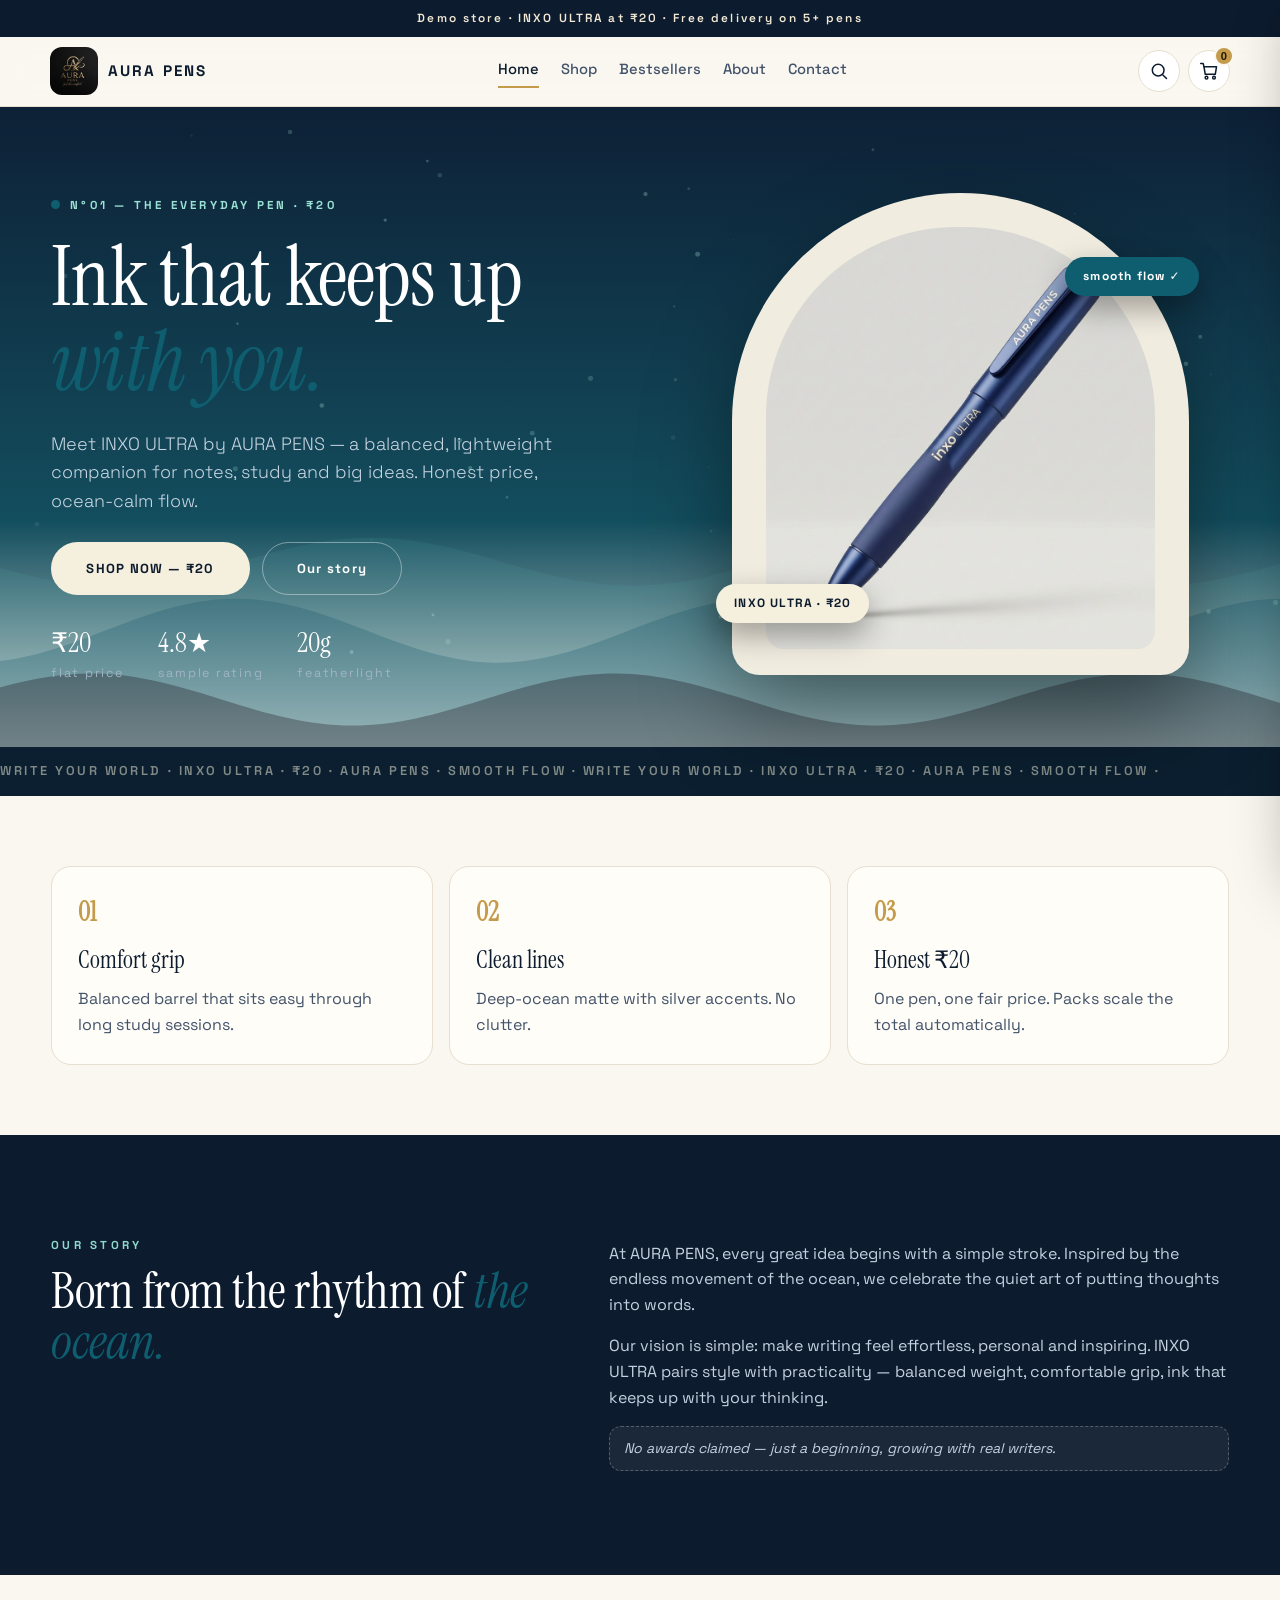
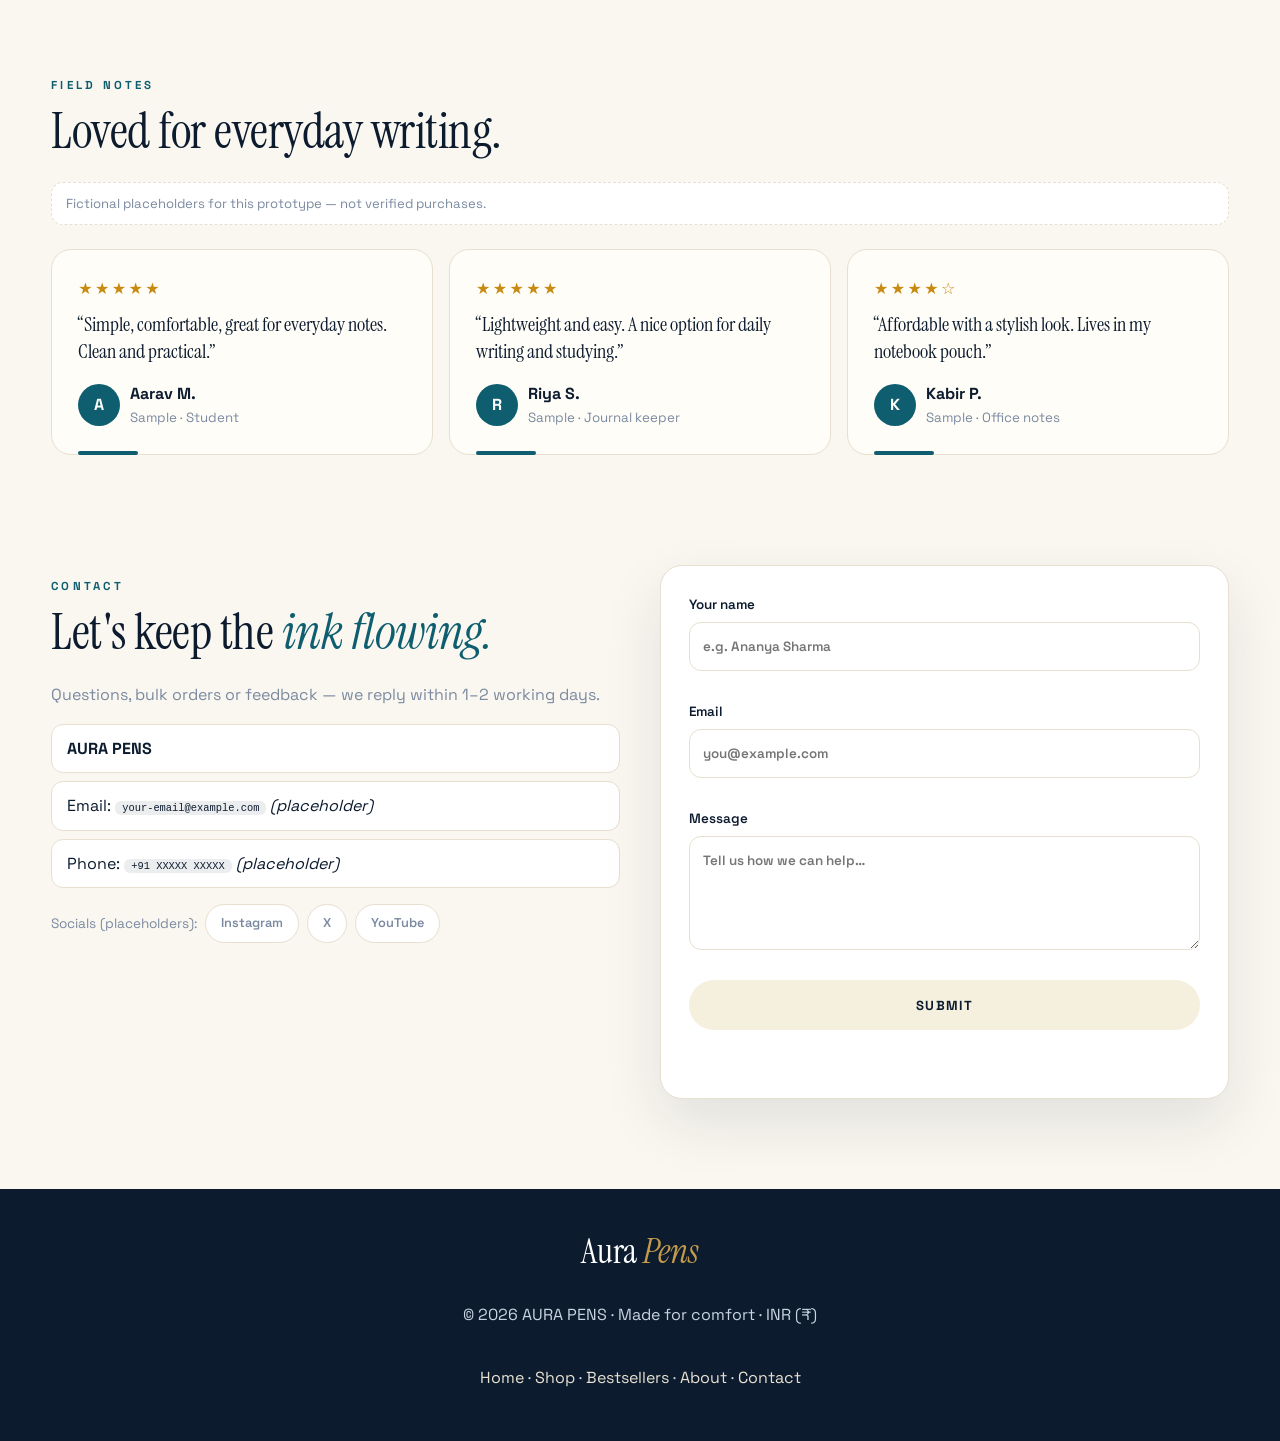
==== commit 88a31923: "Add files via upload" ====
--- a/index.html
+++ b/index.html
@@ -25,6 +25,7 @@
     <nav class="links" aria-label="Primary">
       <a href="index.html" class="active">Home</a>
       <a href="shop.html">Shop</a>
+      <a href="bestsellers.html">Bestsellers</a>
       <a href="index.html#about">About</a>
       <a href="index.html#contact">Contact</a>
     </nav>
@@ -137,7 +138,7 @@
 <footer class="foot"><div class="wrap foot-grid">
   <p class="wordmark">Aura <em>Pens</em></p>
   <p>© <span id="year"></span> AURA PENS · Made for comfort · INR (₹)</p>
-  <p class="flinks"><a href="index.html">Home</a> · <a href="shop.html">Shop</a> · <a href="index.html#about">About</a> · <a href="index.html#contact">Contact</a></p>
+  <p class="flinks"><a href="index.html">Home</a> · <a href="shop.html">Shop</a> · <a href="bestsellers.html">Bestsellers</a> · <a href="index.html#about">About</a> · <a href="index.html#contact">Contact</a></p>
 </div></footer>
 
 <div class="scrim" id="overlay" hidden></div>
--- a/styles.css
+++ b/styles.css
@@ -196,3 +196,28 @@
   *,*::before,*::after{animation-duration:.001s !important;transition-duration:.001s !important}
   html{scroll-behavior:auto}.reveal{opacity:1;transform:none}
 }
+
+/* ===== bestsellers (bestsellers.html) ===== */
+.ranknote{display:inline-block;font-size:.78rem;color:var(--muted);border:1px dashed #d8cdb6;background:#fffdf8;padding:8px 14px;border-radius:999px;margin:0 0 6px}
+.rankcard{position:relative;border-width:1.5px}
+.rankcard:hover{transform:translateY(-6px)}
+.rankcard.r1{border-color:var(--brass);box-shadow:0 22px 60px rgba(196,154,75,.22)}
+.rankcard.r1 .cname{color:var(--deep)}
+.rankmedal{position:absolute;top:14px;right:14px;display:flex;align-items:center;gap:6px;background:rgba(12,27,46,.92);color:#f6eeda;font-size:.72rem;font-weight:700;letter-spacing:.14em;padding:8px 13px;border-radius:999px;border:1px solid rgba(246,238,218,.25)}
+.rankcard.r1 .rankmedal{background:linear-gradient(135deg,#d8b46a,#a97f2f);color:#1a1408;border-color:#e6c98c;box-shadow:0 8px 22px rgba(169,127,47,.45)}
+.rankcard.r2 .rankmedal{background:rgba(12,27,46,.92);border-color:#c9d3df}
+.rankcard.r3 .rankmedal{background:rgba(12,27,46,.92);border-color:#d5a67a}
+.podmeter{position:absolute;left:28px;right:28px;bottom:16px;height:4px;border-radius:99px;background:rgba(12,27,46,.12);overflow:hidden}
+.podmeter i{display:block;height:100%;border-radius:99px;background:linear-gradient(90deg,var(--sea),#5aa8a0)}
+.rankcard.r1 .podmeter i{background:linear-gradient(90deg,#a97f2f,#e0c084)}
+.rankmeta{display:flex;flex-wrap:wrap;align-items:center;gap:8px;margin-top:8px}
+.tier{font-size:.64rem;font-weight:700;letter-spacing:.16em;padding:4px 10px;border-radius:999px;border:1px solid currentColor}
+.tier-Sp{color:#8a6417}.tier-S{color:#a97f2f}.tier-Ap{color:#3f556e}.tier-A{color:#5b7188}.tier-Bp{color:#8a6a4a}.tier-B{color:#9b826a}
+.picks{font-size:.78rem;font-weight:700;color:var(--ink)}
+.note{font-size:.76rem;color:var(--muted)}
+.rankfoot{display:flex;flex-wrap:wrap;align-items:center;justify-content:space-between;gap:14px;margin-top:34px;color:var(--muted);font-size:.88rem}
+.rankfoot .btn{flex:0 0 auto}
+@media(max-width:640px){
+  .podmeter{left:18px;right:18px}
+  .rankmedal{font-size:.66rem;padding:7px 11px}
+}
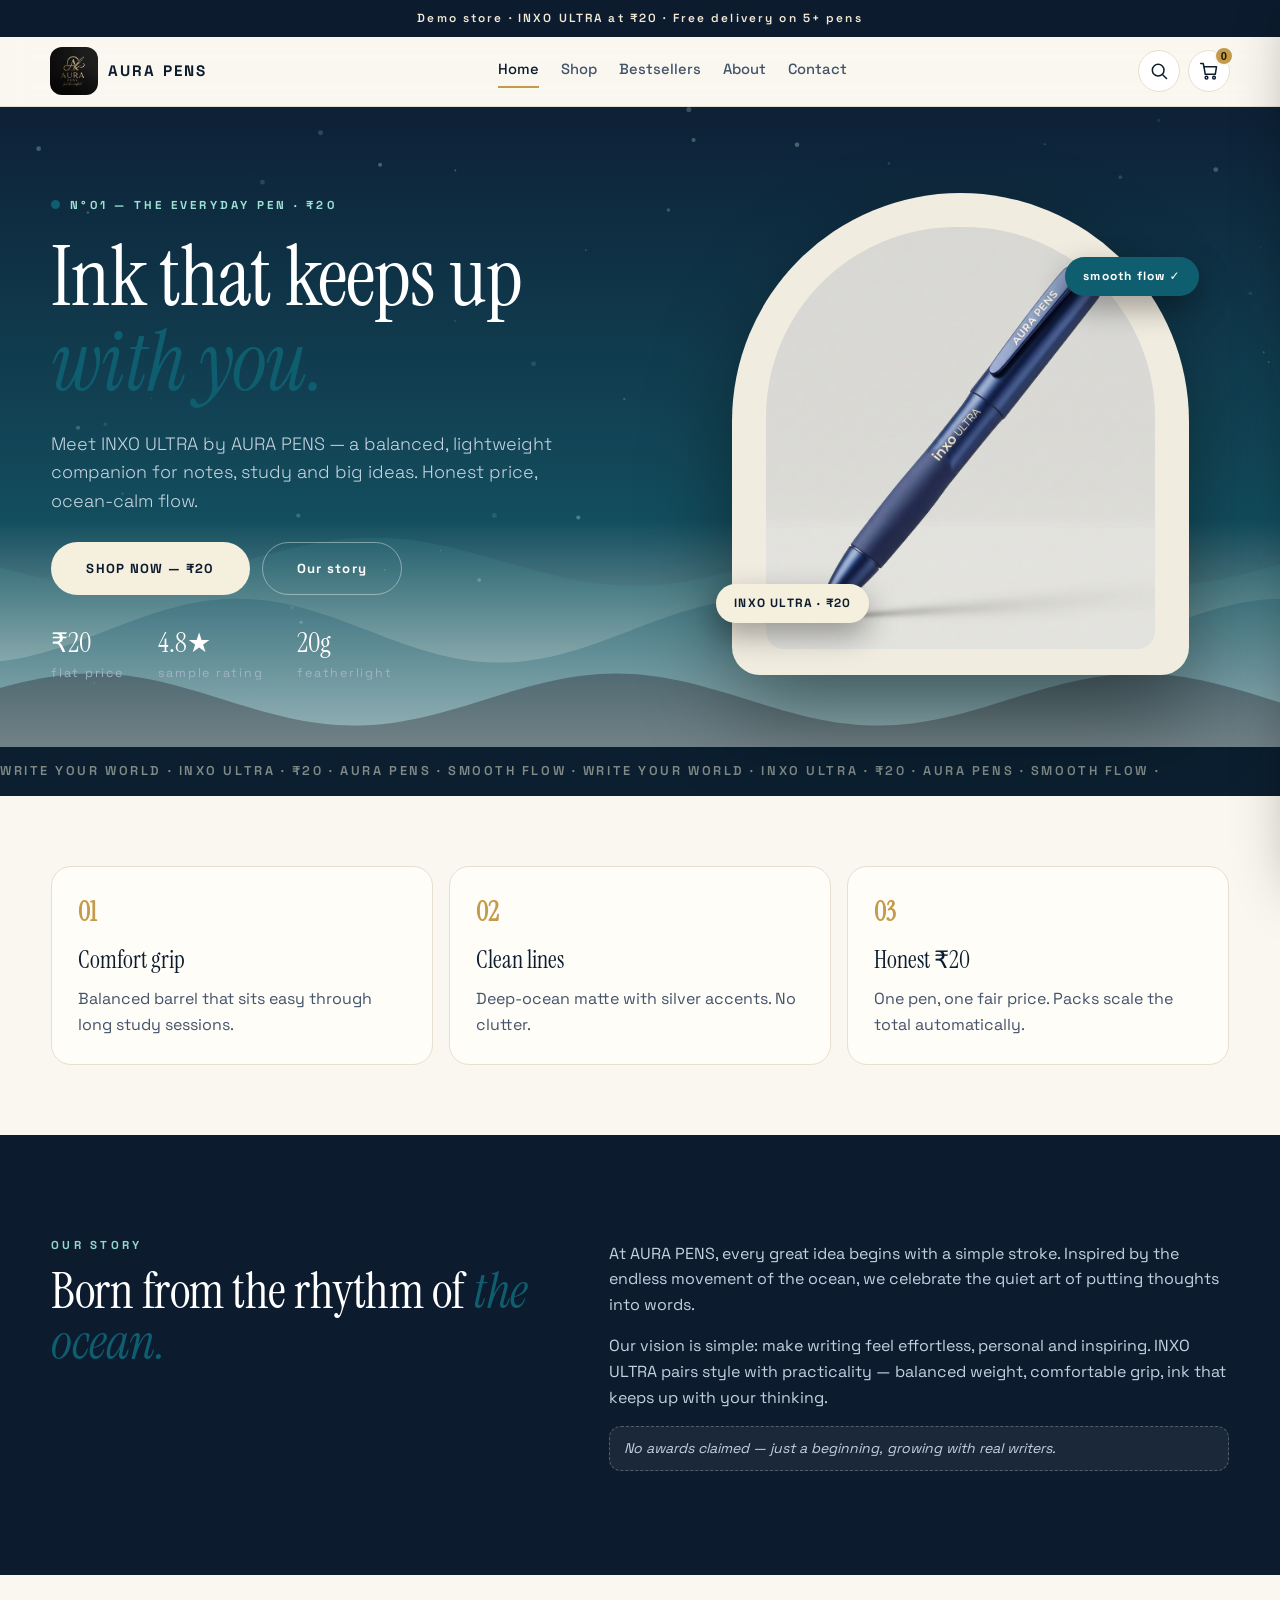
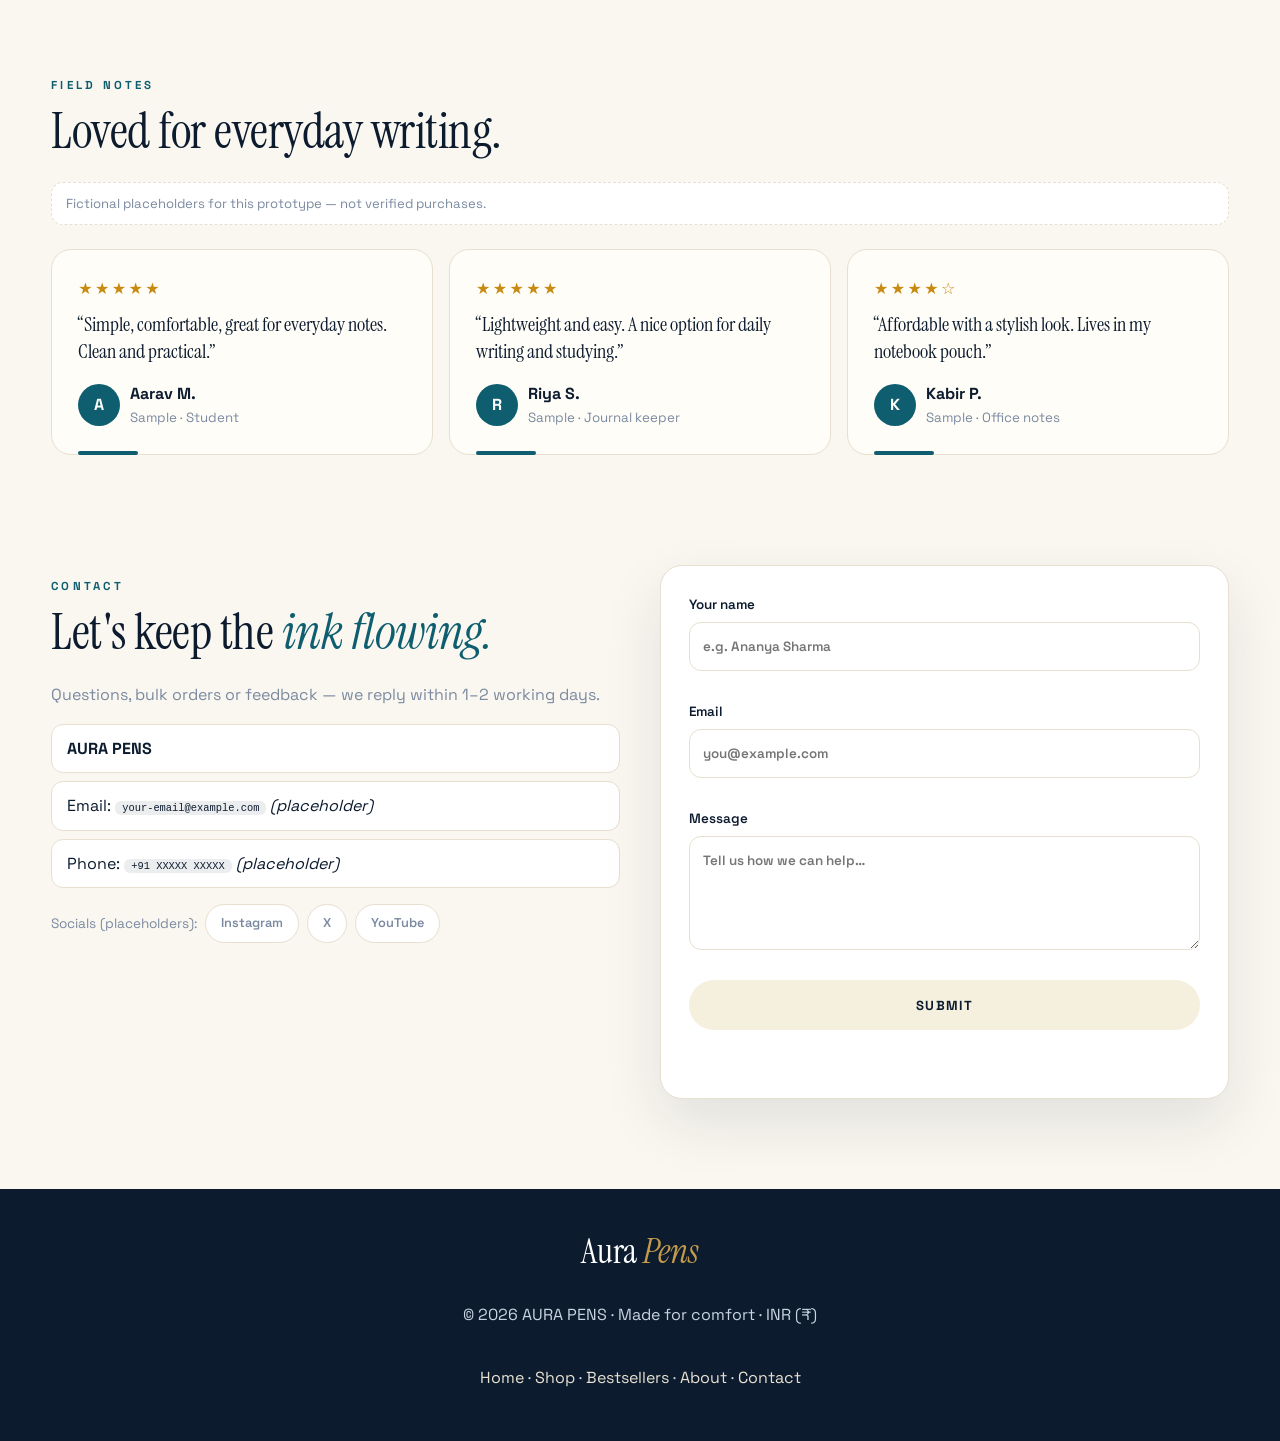
==== commit 91023b82: "Add files via upload" ====
--- a/index.html
+++ b/index.html
@@ -9,6 +9,7 @@
 <link rel="preconnect" href="https://fonts.googleapis.com" />
 <link rel="preconnect" href="https://fonts.gstatic.com" crossorigin />
 <link href="https://fonts.googleapis.com/css2?family=Instrument+Serif:ital@0;1&family=Space+Grotesk:wght@300;400;500;600;700&display=swap" rel="stylesheet" />
+<script>document.documentElement.classList.add("js");</script>
 <link rel="stylesheet" href="styles.css" />
 <link rel="icon" href="assets/logo-new.jpg" type="image/jpeg" />
 </head>
--- a/styles.css
+++ b/styles.css
@@ -181,8 +181,9 @@
 .toast{background:var(--ink);color:#fff;padding:13px 16px;border-radius:14px;border-left:5px solid #5fd8bd;animation:tin .3s}
 .toast.error{border-color:#f87171}
 @keyframes tin{from{transform:translateY(10px);opacity:0}}
-.reveal{opacity:0;transform:translateY(26px);transition:.7s ease}
-.reveal.visible{opacity:1;transform:none}
+.reveal{opacity:1;transform:none}
+html.js .reveal{opacity:0;transform:translateY(26px);transition:.7s ease}
+html.js .reveal.visible{opacity:1;transform:none}
 @media(max-width:900px){
   .hero-grid,.story-grid,.contact-grid,.detail{grid-template-columns:1fr}
   .perk-grid,.rev-grid{grid-template-columns:1fr}
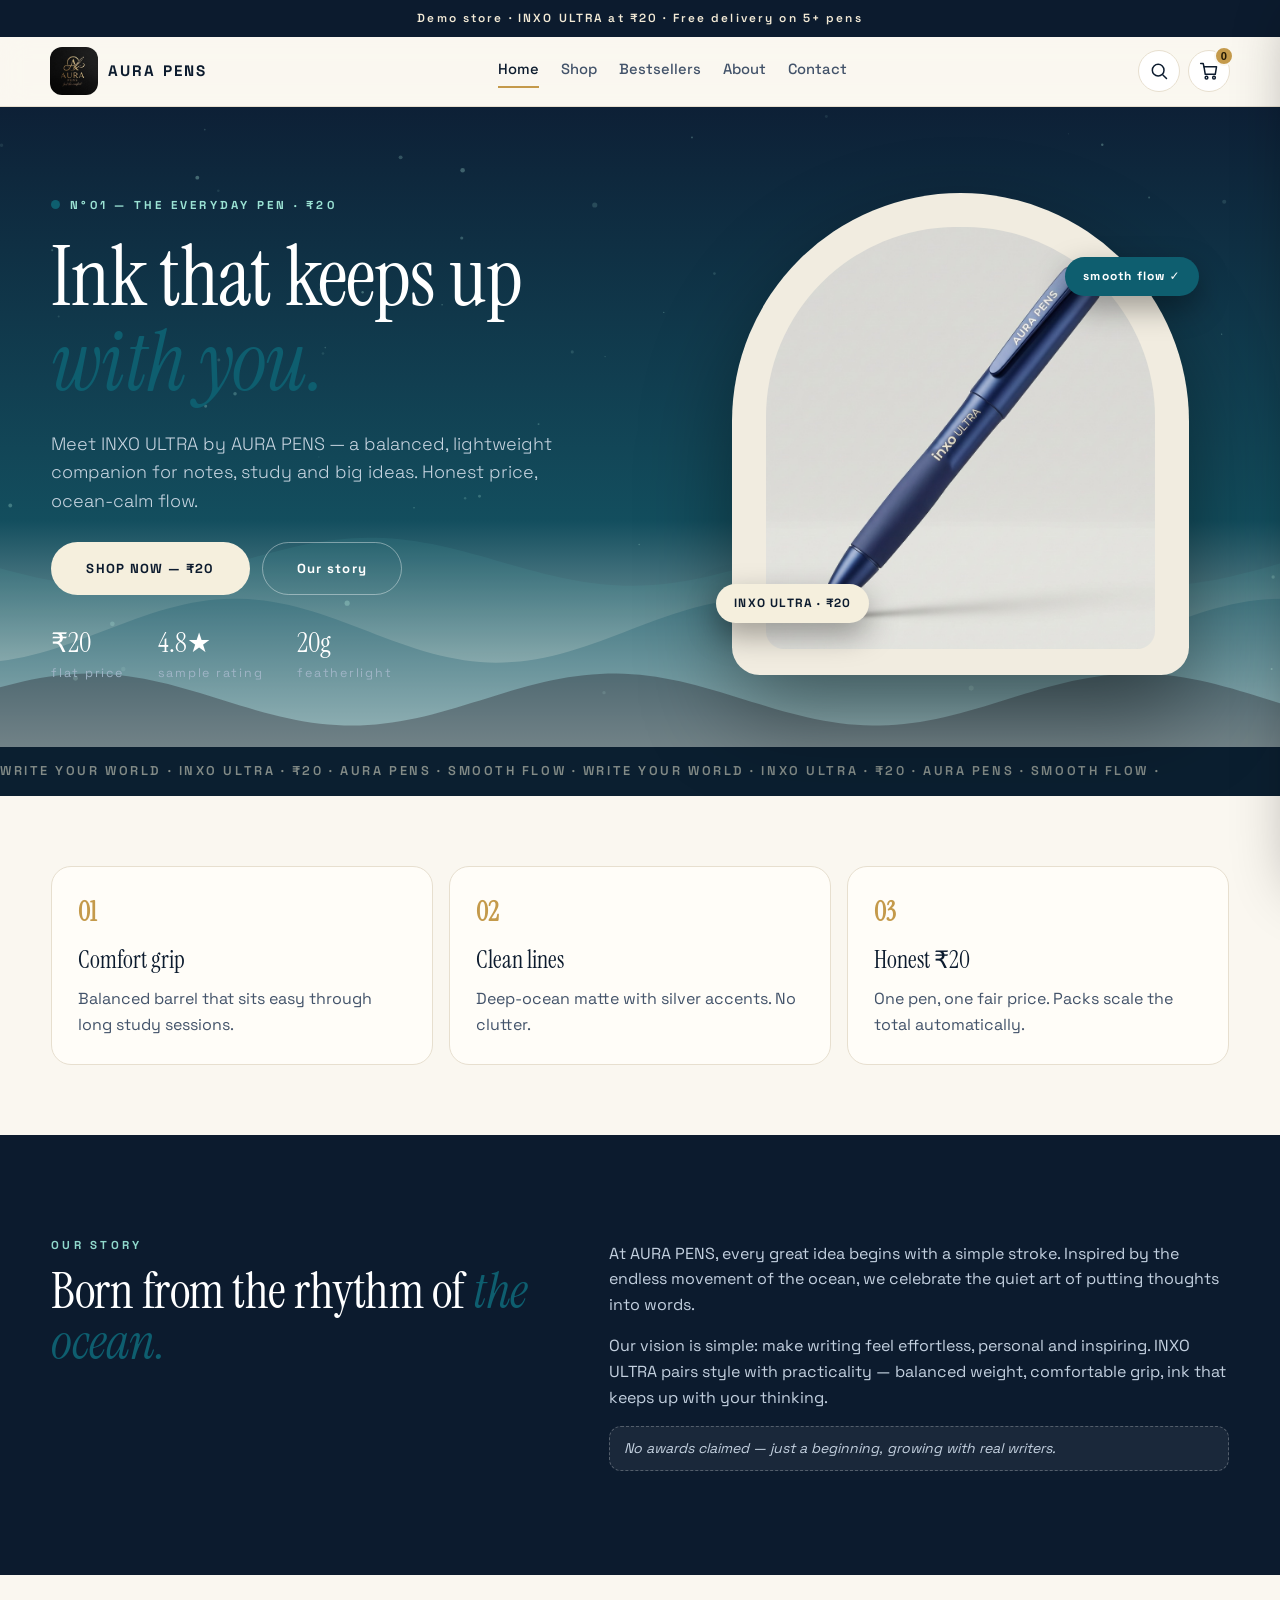
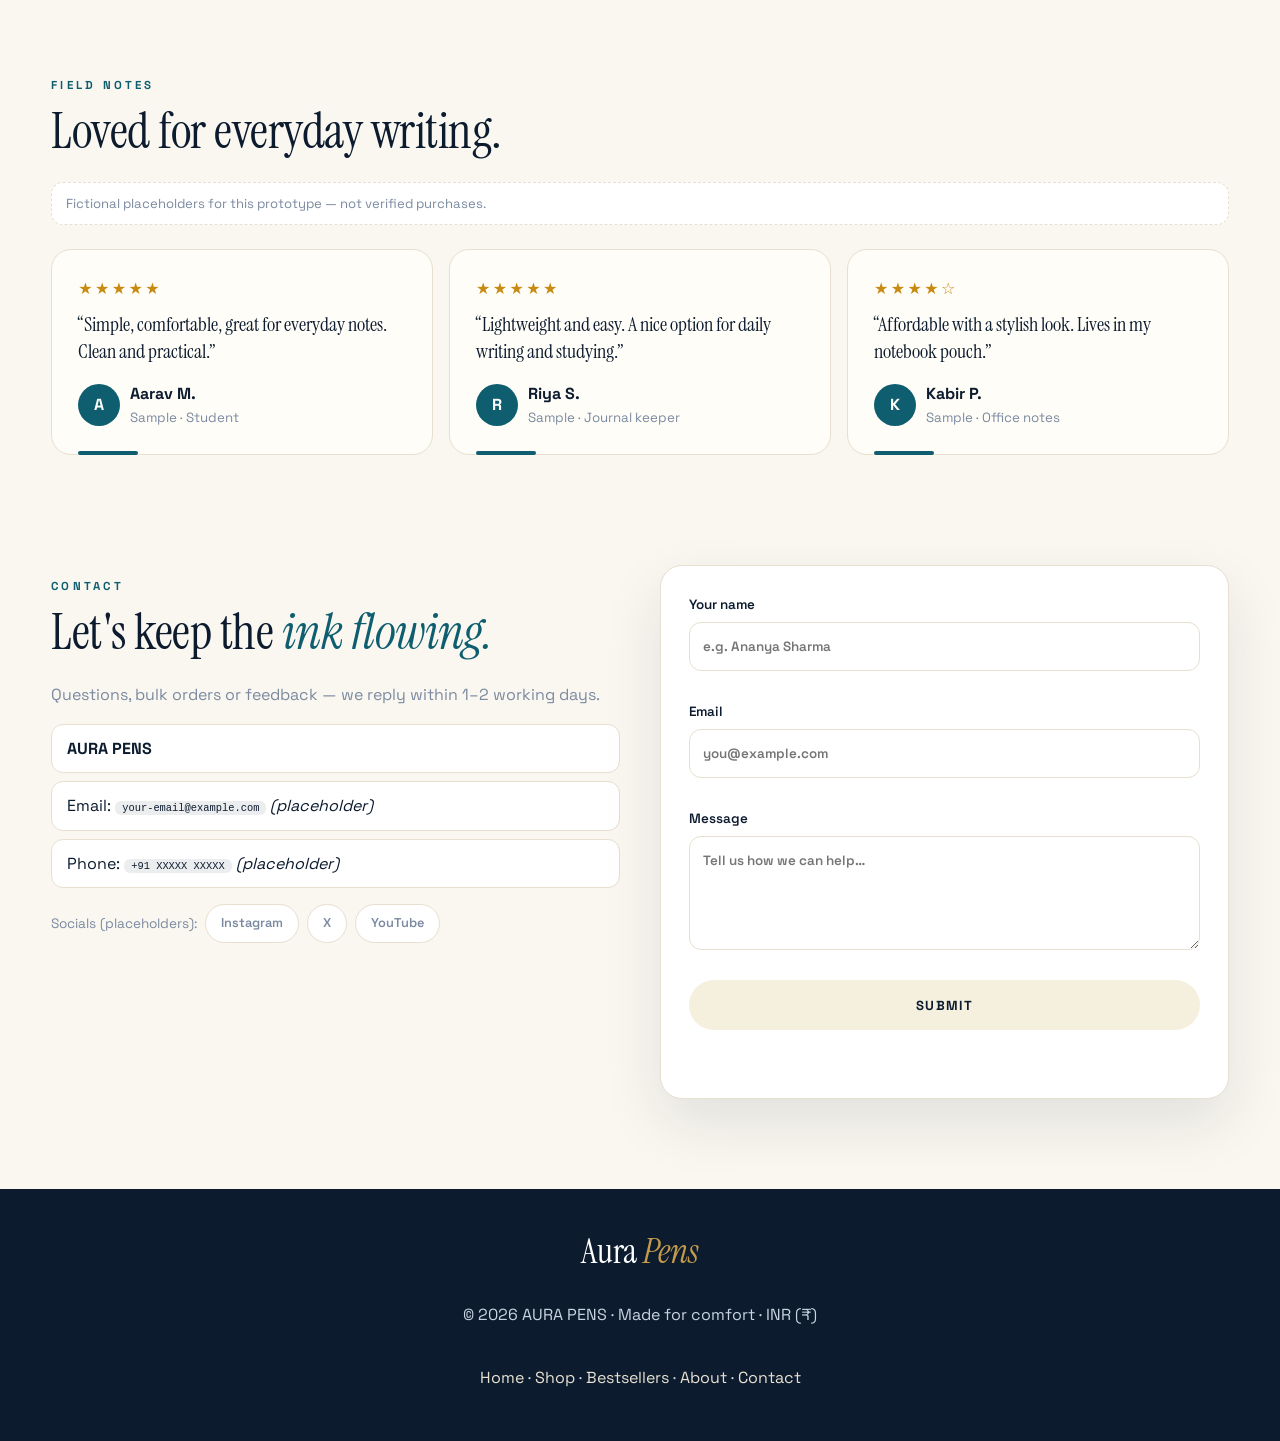
==== commit 74f08528: "Add files via upload" ====
--- a/index.html
+++ b/index.html
@@ -9,11 +9,19 @@
 <link rel="preconnect" href="https://fonts.googleapis.com" />
 <link rel="preconnect" href="https://fonts.gstatic.com" crossorigin />
 <link href="https://fonts.googleapis.com/css2?family=Instrument+Serif:ital@0;1&family=Space+Grotesk:wght@300;400;500;600;700&display=swap" rel="stylesheet" />
-<script>document.documentElement.classList.add("js");</script>
 <link rel="stylesheet" href="styles.css" />
 <link rel="icon" href="assets/logo-new.jpg" type="image/jpeg" />
 </head>
 <body>
+<div class="splash" id="splash" aria-hidden="true">
+  <div class="splash-logo">
+    <span class="splash-glow"></span>
+    <img src="assets/logo-gold.png" alt="" width="520" height="520" fetchpriority="high" />
+    <span class="splash-sweep"></span>
+    <i class="spark s1"></i><i class="spark s2"></i><i class="spark s3"></i>
+  </div>
+</div>
+
 <a class="skip-link" href="shop.html">Skip to shop</a>
 <div class="announce">Demo store · INXO ULTRA at ₹20 · Free delivery on 5+ pens</div>
 
--- a/styles.css
+++ b/styles.css
@@ -222,3 +222,32 @@
   .podmeter{left:18px;right:18px}
   .rankmedal{font-size:.66rem;padding:7px 11px}
 }
+
+/* ===== logo intro (splash) — gold reveal, light sweep, fade ===== */
+.splash{position:fixed;inset:0;width:100vw;height:100vh;height:100dvh;z-index:300;display:grid;place-items:center;overflow:hidden;background:
+  radial-gradient(ellipse at 50% 44%,#211a10 0%,#0d0b08 52%,#050505 100%);
+  animation:splashOut .9s ease 2.7s forwards}
+.splash::before{content:"";position:absolute;inset:0;background-image:radial-gradient(rgba(255,255,255,.05) 1px,transparent 1px);background-size:3px 3px;opacity:.45}
+.splash-logo{position:relative;width:min(78vh,620px);aspect-ratio:1;display:grid;place-items:center;overflow:hidden;animation:logoIn 1.15s cubic-bezier(.2,.7,.2,1) both}
+.splash-logo img{position:relative;z-index:2;width:100%;height:100%;object-fit:contain;
+  filter:brightness(.55) drop-shadow(0 0 30px rgba(224,182,96,.28));animation:logoLight 2.5s ease .15s forwards}.splash-glow{position:absolute;z-index:1;width:74%;height:74%;border-radius:50%;
+  background:radial-gradient(circle,rgba(224,182,96,.42),rgba(224,182,96,.12) 45%,transparent 68%);
+  filter:blur(28px);animation:glowPulse 2.5s ease-in-out .25s both}
+.splash-sweep{position:absolute;inset:18% 27%;z-index:3;pointer-events:none;mix-blend-mode:screen;border-radius:50%;opacity:0;
+  background:linear-gradient(102deg,transparent 34%,rgba(255,242,205,.18) 43%,rgba(255,255,255,.55) 50%,rgba(255,242,205,.18) 57%,transparent 66%);
+  transform:translateX(-120%);animation:sweep 1.3s ease-in-out 1.05s forwards;filter:blur(3px);
+  -webkit-mask-image:radial-gradient(closest-side,#000 55%,transparent 92%);mask-image:radial-gradient(closest-side,#000 55%,transparent 92%)}
+.spark{position:absolute;z-index:4;width:5px;height:5px;border-radius:50%;background:#fff3cf;
+  box-shadow:0 0 10px 3px rgba(255,224,150,.85);opacity:0;animation:twinkle 1.8s ease-in-out infinite}
+.spark.s1{top:16%;left:22%;animation-delay:.9s}
+.spark.s2{top:28%;right:16%;animation-delay:1.3s}
+.spark.s3{bottom:28%;left:14%;animation-delay:1.6s}
+@keyframes logoIn{from{opacity:0;transform:scale(.93);filter:blur(7px)}to{opacity:1;transform:scale(1);filter:blur(0)}}
+@keyframes logoLight{0%{filter:brightness(.5) drop-shadow(0 0 16px rgba(224,182,96,.12))}55%{filter:brightness(.95) drop-shadow(0 0 26px rgba(224,182,96,.28))}70%{filter:brightness(1.3) drop-shadow(0 0 38px rgba(224,182,96,.42))}100%{filter:brightness(1.16) drop-shadow(0 0 32px rgba(224,182,96,.32))}}
+@keyframes glowPulse{0%{opacity:0;transform:scale(.8)}45%{opacity:.9;transform:scale(1)}100%{opacity:.55;transform:scale(1.04)}}
+@keyframes sweep{0%{transform:translateX(-120%);opacity:0}18%{opacity:1}82%{opacity:1}100%{transform:translateX(120%);opacity:0}}
+@keyframes twinkle{0%,100%{opacity:0;transform:scale(.6)}45%{opacity:1;transform:scale(1.15)}}
+@keyframes splashOut{to{opacity:0;visibility:hidden;pointer-events:none}}
+@media (prefers-reduced-motion:reduce){.splash{display:none}}
+@media (max-width:640px){.splash-logo{width:min(78vw,380px)}}
+html:has(.splash),body:has(.splash){overflow:hidden}
